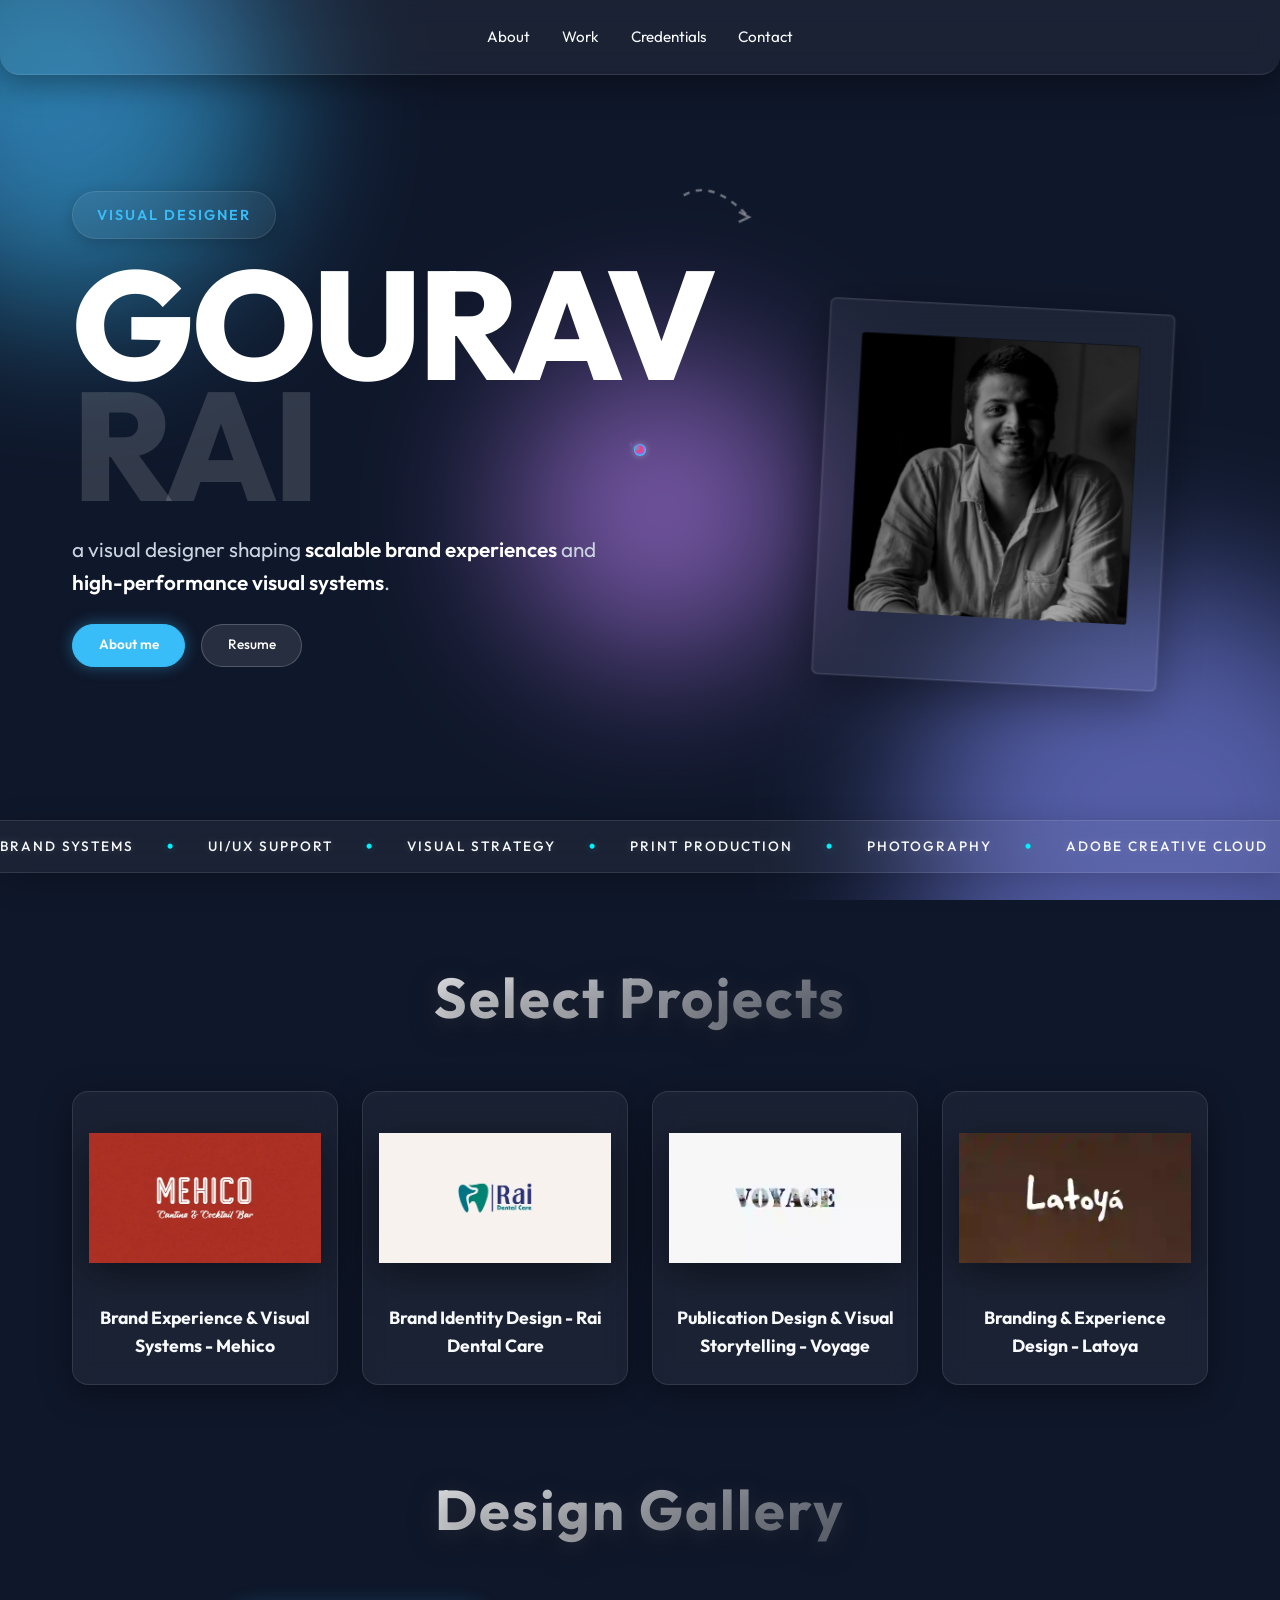
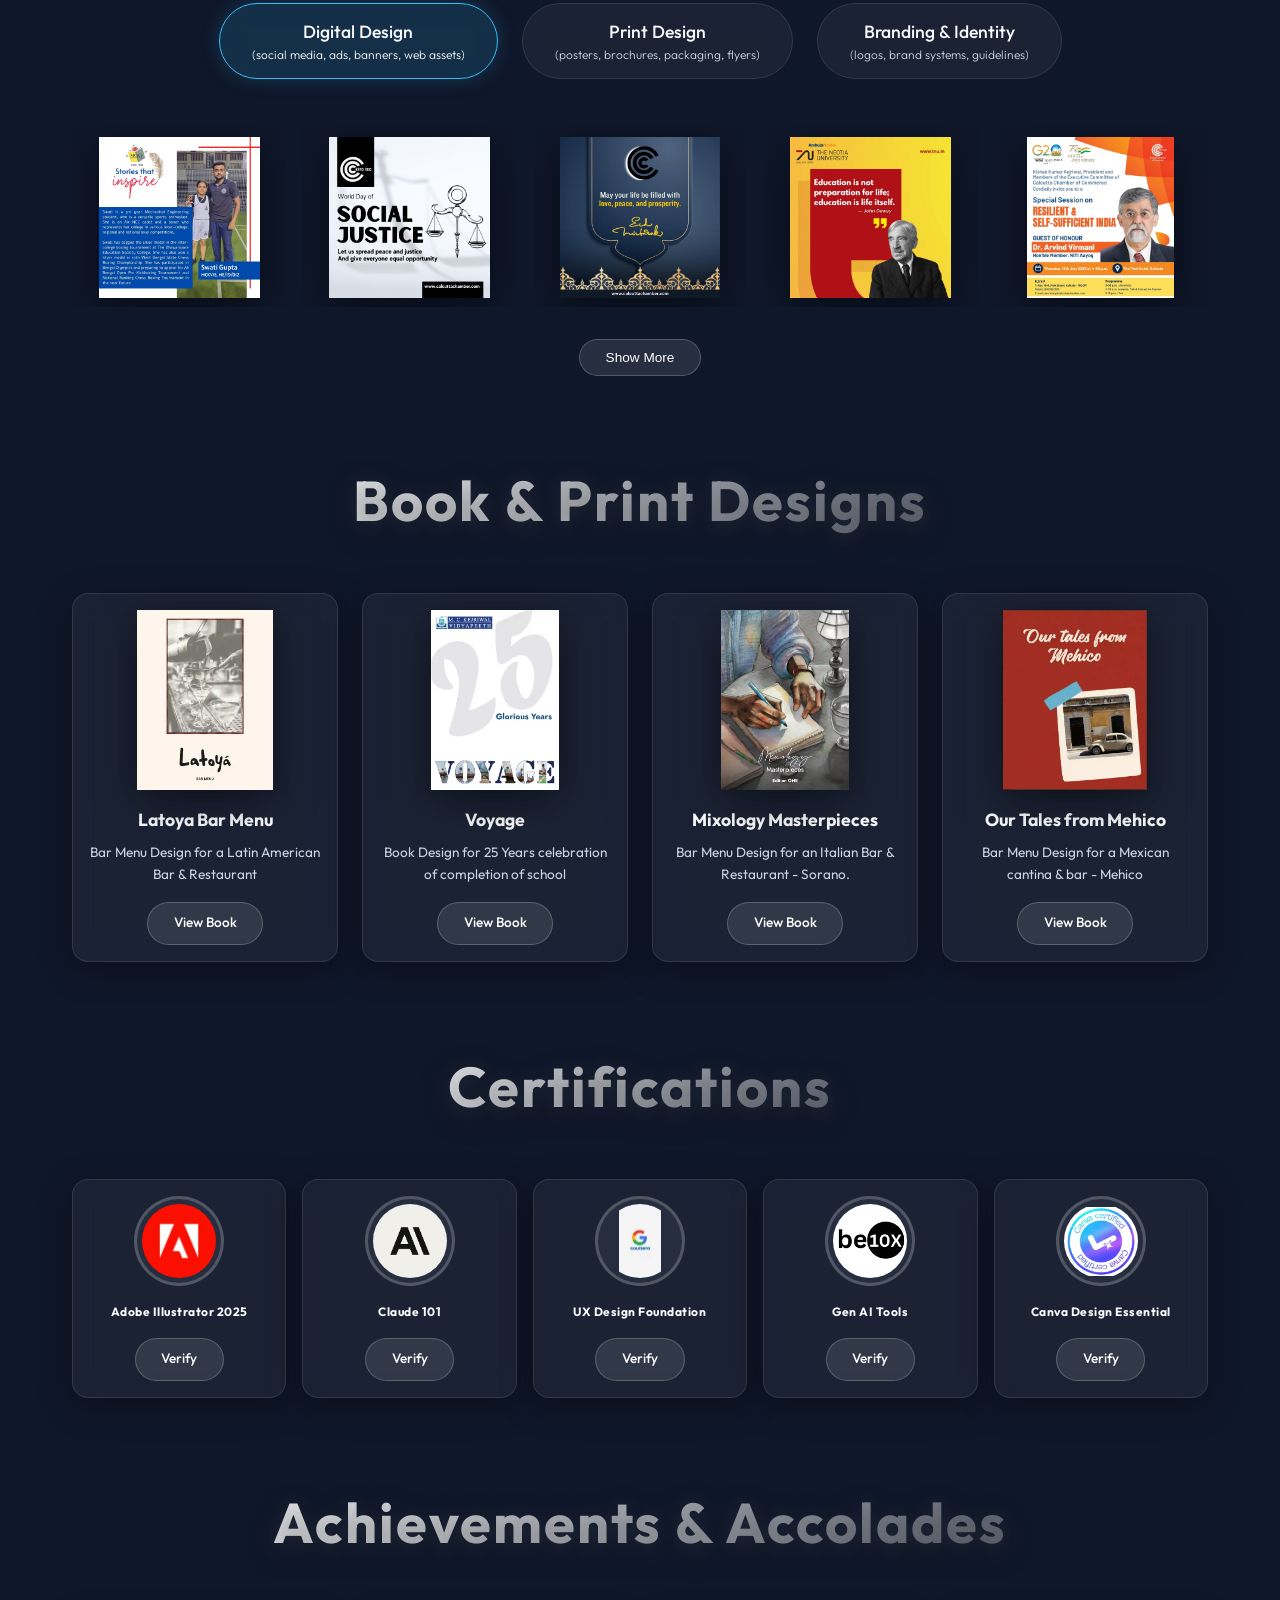
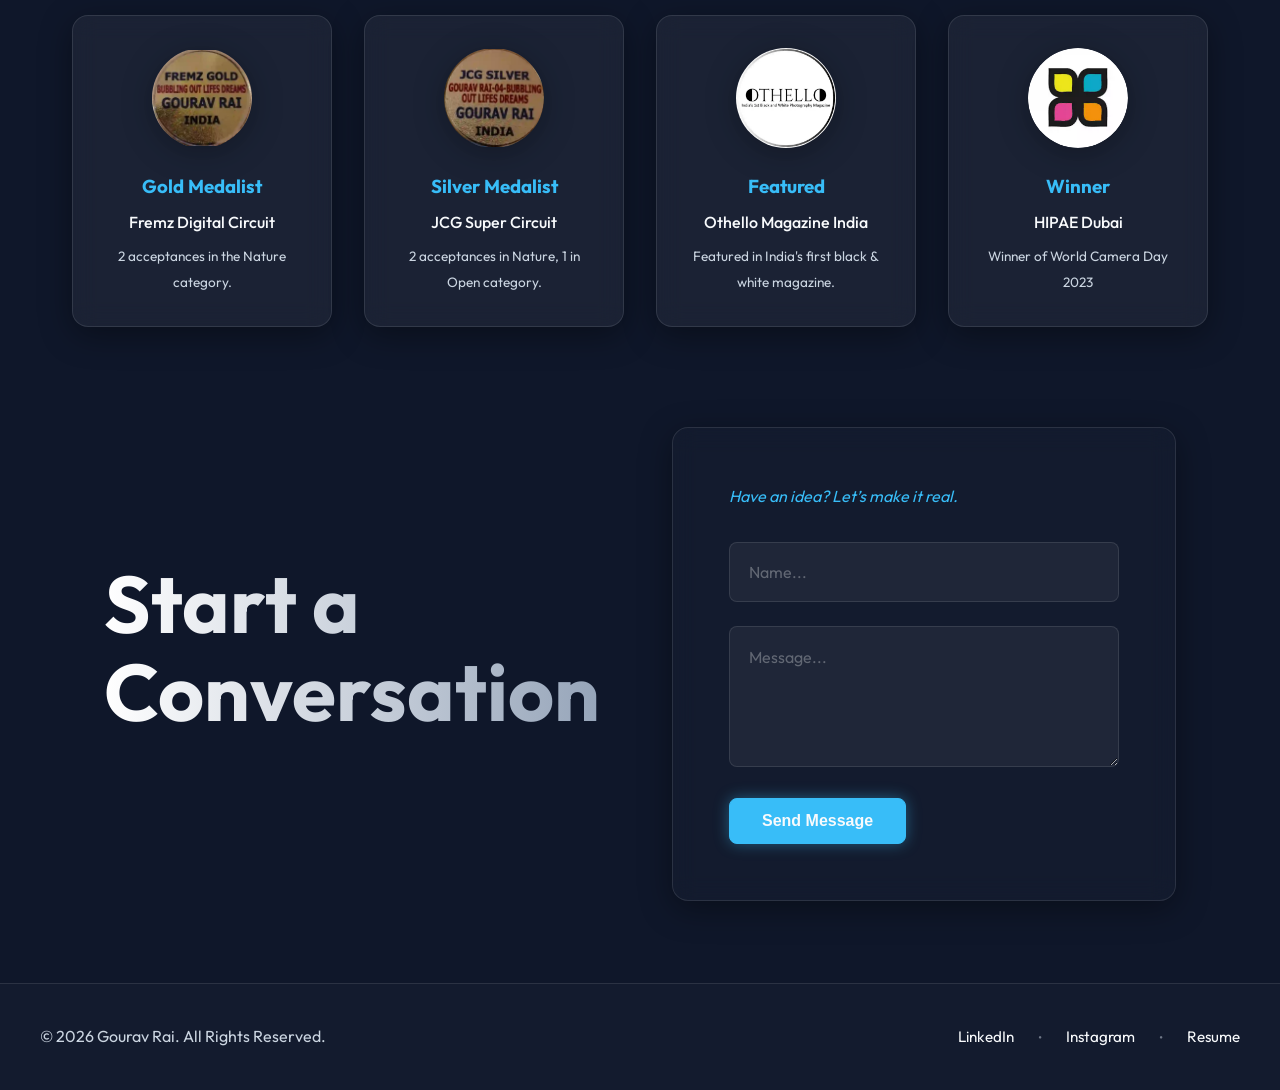
==== index.html @ 765d62e0 "Portfolio Updated" ====
<!DOCTYPE html>
<html lang="en">

<head>
    <meta charset="UTF-8">
    <meta name="viewport" content="width=device-width, initial-scale=1.0">
    <title>Gourav Rai | Portfolio</title>
    <meta name="description"
        content="Portfolio of Gourav Rai - Graphic Designer, Visual Communication Specialist, UX/UI Support.">
    <link
        href="https://fonts.googleapis.com/css2?family=Outfit:wght@300;400;500;600;700&family=Shadows+Into+Light&display=swap"
        rel="stylesheet">
    <link rel="stylesheet" href="styles.css">
</head>

<body>
    <!-- Animated Background -->
    <div class="bg-animated">
        <div class="blob blob-1"></div>
        <div class="blob blob-2"></div>
        <div class="blob blob-3"></div>
    </div>

    <!-- Navigation -->
    <nav class="glass-nav">
        <div class="nav-container">
            <ul class="nav-links">
                <li><a href="about.html">About</a></li>
                <li><a href="#select-projects">Work</a></li>
                <li><a href="#certifications">Credentials</a></li>
                <li><a href="#contact">Contact</a></li>
            </ul>
        </div>
    </nav>

    <main>
        <!-- Home / About Section -->
        <section id="about" class="section hero-section-v2">
            <div class="hero-container">
                <div class="hero-left">
                    <div class="hero-badge">Visual Designer</div>
                    <h1 class="hero-name">
                        <span class="first-name">Gourav</span>
                        <span class="last-name">Rai</span>
                    </h1>
                    <p class="hero-bio">
                        a visual designer shaping <span class="highlight-text">scalable brand experiences</span> and
                        <br>
                        <span class="highlight-text">high-performance visual systems</span>.
                    </p>
                    <div class="hero-actions" style="display: flex; gap: 1rem; margin-top: 1.5rem;">
                        <a href="about.html" class="glass-btn primary" style="text-decoration: none;">About me</a>
                        <a href="#" data-pdf="Gourav Rai_Resume.pdf" class="glass-btn portfolio-link"
                            style="text-decoration: none;">Resume</a>
                    </div>
                </div>
                <div class="hero-right">
                    <div class="polaroid-stack single-photo">
                        <!-- Main Polaroid -->
                        <div class="polaroid-item item-main">
                            <div class="polaroid-card glass-card">
                                <div class="polaroid-inner">
                                    <img src="Bio00001.jpg" alt="Gourav Rai">
                                </div>
                            </div>
                            <svg class="hero-arrow arrow-main" width="80" height="60" viewBox="0 0 80 60" fill="none">
                                <path d="M10,10 Q30,5 45,35" stroke="rgba(255,255,255,0.4)" stroke-width="1.5"
                                    stroke-dasharray="4 4" />
                                <path d="M40,30 L45,35 L38,36" stroke="rgba(255,255,255,0.4)" stroke-width="1.5" />
                            </svg>
                        </div>
                    </div>
                </div>
            </div>
            </div>
            </div>
        </section>

        <!-- Skills Marquee Strip -->
        <div class="glass-strip">
            <div class="marquee-content">
                <!-- Group 1 -->
                <span>Brand Systems</span> <span class="dot">•</span>
                <span>UI/UX Support</span> <span class="dot">•</span>
                <span>Visual Strategy</span> <span class="dot">•</span>
                <span>Print Production</span> <span class="dot">•</span>
                <span>Photography</span> <span class="dot">•</span>
                <span>Adobe Creative Cloud</span> <span class="dot">•</span>
                <span>Figma</span> <span class="dot">•</span>
                <span>Gen-AI Workflows</span> <span class="dot">•</span>

                <!-- Group 2 (Duplicate for infinite seamless scroll) -->
                <span>Brand Systems</span> <span class="dot">•</span>
                <span>UI/UX Support</span> <span class="dot">•</span>
                <span>Visual Strategy</span> <span class="dot">•</span>
                <span>Print Production</span> <span class="dot">•</span>
                <span>Photography</span> <span class="dot">•</span>
                <span>Adobe Creative Cloud</span> <span class="dot">•</span>
                <span>Figma</span> <span class="dot">•</span>
                <span>Gen-AI Workflows</span> <span class="dot">•</span>
            </div>
        </div>



        <!-- Select Projects -->
        <section id="select-projects" class="section select-projects-section">
            <div class="section-header">
                <h2>Select Projects</h2>
            </div>

            <div class="book-list">
                <!-- Project 1 -->
                <a href="#" data-pdf="mehico.pdf" class="glass-card book-item portfolio-link"
                    style="text-decoration: none; color: inherit;">
                    <img src="images/109090_295294.jpeg" alt="Brand Experience & Visual Systems - Mehico">
                    <div class="book-info">
                        <h3>Brand Experience & Visual Systems - Mehico</h3>
                    </div>
                </a>

                <!-- Project 2 -->
                <a href="#" data-pdf="rai_dental.pdf" class="glass-card book-item portfolio-link"
                    style="text-decoration: none; color: inherit;">
                    <img src="images/851883_986870.jpeg" alt="Brand Identity Design - Rai Dental Care">
                    <div class="book-info">
                        <h3>Brand Identity Design - Rai Dental Care</h3>
                    </div>
                </a>

                <!-- Project 3 -->
                <a href="#" data-pdf="voyage_magazine.pdf" class="glass-card book-item portfolio-link"
                    style="text-decoration: none; color: inherit;">
                    <img src="images/798411_499829.jpeg" alt="Publication Design & Visual Storytelling - Voyage">
                    <div class="book-info">
                        <h3>Publication Design & Visual Storytelling - Voyage</h3>
                    </div>
                </a>

                <!-- Project 4 -->
                <a href="#" data-pdf="latoya_branding.pdf" class="glass-card book-item portfolio-link"
                    style="text-decoration: none; color: inherit;">
                    <img src="images/802266_438959.jpeg" alt="Branding & Experience Design - Latoya">
                    <div class="book-info">
                        <h3>Branding & Experience Design - Latoya</h3>
                    </div>
                </a>
            </div>
        </section>

        <!-- Design Gallery (Tabbed) -->
        <section id="design-gallery" class="section design-gallery-section">
            <div class="section-header">
                <h2>Design Gallery</h2>
            </div>

            <div class="tabs-container">
                <div class="tab-buttons">
                    <button class="tab-btn active" data-target="digital-design">
                        Digital Design
                        <small>(social media, ads, banners, web assets)</small>
                    </button>
                    <button class="tab-btn" data-target="print-design">
                        Print Design
                        <small>(posters, brochures, packaging, flyers)</small>
                    </button>
                    <button class="tab-btn" data-target="branding-identity">
                        Branding & Identity
                        <small>(logos, brand systems, guidelines)</small>
                    </button>
                </div>

                <!-- Digital Design Content -->
                <div class="tab-content active" id="digital-design">
                    <div class="brand-grid-wrapper">
                        <div class="glass-grid brand-grid" id="grid-digital">
                            <div class="glass-item"><img
                                    src="Digital Design/283245550_565318108355647_6095386814496460006_n.jpg"
                                    loading="lazy" alt="Digital Design Example"></div>
                            <div class="glass-item"><img
                                    src="Digital Design/331270720_909882240048968_7141421495397215362_n.jpg"
                                    loading="lazy" alt="Digital Design Example"></div>
                            <div class="glass-item"><img
                                    src="Digital Design/342513341_241922821844590_5449411034969775691_n.jpg"
                                    loading="lazy" alt="Digital Design Example"></div>
                            <div class="glass-item"><img
                                    src="Digital Design/353609327_654401596728969_5027078938570329074_n.jpg"
                                    loading="lazy" alt="Digital Design Example"></div>
                            <div class="glass-item"><img
                                    src="Digital Design/358065123_653557936799579_7376822594264003143_n.jpg"
                                    loading="lazy" alt="Digital Design Example"></div>
                            <div class="glass-item"><img
                                    src="Digital Design/358124055_655375663284473_5042722816415990911_n.jpg"
                                    loading="lazy" alt="Digital Design Example"></div>
                            <div class="glass-item"><img
                                    src="Digital Design/363445552_592817209691927_8845480399284736506_n.jpg"
                                    loading="lazy" alt="Digital Design Example"></div>
                            <div class="glass-item"><img src="Digital Design/ALL EVENTS (23).jpg" loading="lazy"
                                    alt="Digital Design Example"></div>
                            <div class="glass-item"><img src="Digital Design/Alumni-Post-33.jpg" loading="lazy"
                                    alt="Digital Design Example"></div>
                            <div class="glass-item"><img src="Digital Design/Craig-GenericSq.jpg" loading="lazy"
                                    alt="Digital Design Example"></div>
                            <div class="glass-item"><img src="Digital Design/Dana 28th Global webinar (1).jpg"
                                    loading="lazy" alt="Digital Design Example"></div>
                            <div class="glass-item"><img src="Digital Design/Latoya-Posts-Legacy-Postcard.jpg"
                                    loading="lazy" alt="Digital Design Example"></div>
                            <div class="glass-item"><img src="Digital Design/ONiM-28Aug.jpg" loading="lazy"
                                    alt="Digital Design Example"></div>
                            <div class="glass-item"><img src="Digital Design/PH (1).jpg" loading="lazy"
                                    alt="Digital Design Example"></div>
                            <div class="glass-item"><img src="Digital Design/Reservation-Slow-Tide-Goa.jpg"
                                    loading="lazy" alt="Digital Design Example"></div>
                            <div class="glass-item"><img src="Digital Design/Salsawala-Reservations.jpg" loading="lazy"
                                    alt="Digital Design Example"></div>
                            <div class="glass-item"><img
                                    src="Digital Design/Wenny- Virtual Admission Day 7th March (2).jpg" loading="lazy"
                                    alt="Digital Design Example"></div>
                        </div>
                        <div class="show-more-container" style="text-align: center; margin-top: 2rem;">
                            <button class="glass-btn toggle-more-btn" data-target="grid-digital">Show More</button>
                        </div>
                    </div>
                </div>

                <!-- Print Design Content -->
                <div class="tab-content" id="print-design">
                    <div class="brand-grid-wrapper">
                        <div class="glass-grid brand-grid" id="grid-print">
                            <div class="glass-item"><img src="Print Design/766774_467976.webp" loading="lazy"
                                    alt="Print Design Example"></div>
                            <div class="glass-item"><img src="Print Design/AM-AD-8.25-10.75-22.jpg" loading="lazy"
                                    alt="Print Design Example"></div>
                            <div class="glass-item"><img src="Print Design/Bandhan-Standee-1.jpg" loading="lazy"
                                    alt="Print Design Example"></div>
                            <div class="glass-item"><img src="Print Design/ChatGPT Image Feb 26, 2026, 01_09_13 PM.png"
                                    loading="lazy" alt="Print Design Example"></div>
                            <div class="glass-item"><img src="Print Design/ChatGPT Image Feb 26, 2026, 07_57_53 PM.png"
                                    loading="lazy" alt="Print Design Example"></div>
                            <div class="glass-item"><img src="Print Design/Latoya.png" loading="lazy"
                                    alt="Print Design Example"></div>
                            <div class="glass-item"><img src="Print Design/MCKV Group Ad.png" loading="lazy"
                                    alt="Print Design Example"></div>
                            <div class="glass-item"><img src="Print Design/Mehico (3).png" loading="lazy"
                                    alt="Print Design Example"></div>
                            <div class="glass-item"><img src="Print Design/Rai Dental (1).png" loading="lazy"
                                    alt="Print Design Example"></div>
                            <div class="glass-item"><img src="Print Design/Rai Dental (3).png" loading="lazy"
                                    alt="Print Design Example"></div>
                            <div class="glass-item"><img src="Print Design/Rai Dental (3).png" loading="lazy"
                                    alt="Print Design Example"></div>
                            <div class="glass-item"><img src="Print Design/Rai Dental (6).png" loading="lazy"
                                    alt="Print Design Example"></div>
                        </div>
                        <div class="show-more-container" style="text-align: center; margin-top: 2rem;">
                            <button class="glass-btn toggle-more-btn" data-target="grid-print">Show More</button>
                        </div>
                    </div>
                </div>

                <!-- Branding & Identity Content -->
                <div class="tab-content" id="branding-identity">
                    <div class="brand-grid-wrapper">
                        <div class="glass-grid brand-grid" id="grid-branding">
                            <div class="glass-item"><img src="Branding & Identity/1887_934730.webp" loading="lazy"
                                    alt="Branding & Identity Example"></div>
                            <div class="glass-item"><img src="Branding & Identity/405936_916190 (1).webp" loading="lazy"
                                    alt="Branding & Identity Example"></div>
                            <div class="glass-item"><img src="Branding & Identity/478005_232984.webp" loading="lazy"
                                    alt="Branding & Identity Example"></div>
                            <div class="glass-item"><img src="Branding & Identity/Banner No Hope.jpg" loading="lazy"
                                    alt="Branding & Identity Example"></div>
                            <div class="glass-item"><img src="Branding & Identity/Logo Final -02.jpg" loading="lazy"
                                    alt="Branding & Identity Example"></div>
                            <div class="glass-item"><img
                                    src="Branding & Identity/Screenshot 2026-04-11 at 11.07.01 PM.png" loading="lazy"
                                    alt="Branding & Identity Example"></div>
                            <div class="glass-item"><img
                                    src="Branding & Identity/Screenshot 2026-04-11 at 11.07.01 PM.png" loading="lazy"
                                    alt="Branding & Identity Example"></div>
                            <div class="glass-item"><img
                                    src="Branding & Identity/Screenshot 2026-04-11 at 11.10.47 PM.png" loading="lazy"
                                    alt="Branding & Identity Example"></div>
                        </div>
                        <div class="show-more-container" style="text-align: center; margin-top: 2rem;">
                            <button class="glass-btn toggle-more-btn" data-target="grid-branding">Show More</button>
                        </div>
                    </div>
                </div>
            </div>
        </section>

        <!-- Book Designs & Print -->
        <section id="book-designs" class="section book-section">
            <div class="section-header">
                <h2>Book & Print Designs</h2>
            </div>

            <div class="book-list">
                <!-- Book Item 1 -->
                <div class="glass-card book-item">
                    <img src="images/420020_412962.png" alt="Latoya Bar Menu">
                    <div class="book-info">
                        <h3>Latoya Bar Menu</h3>
                        <p>Bar Menu Design for a Latin American Bar & Restaurant</p>
                        <a href="https://online.fliphtml5.com/emcmv/osow/" target="_blank" class="glass-btn">View
                            Book</a>
                    </div>
                </div>

                <!-- Book Item 2 -->
                <div class="glass-card book-item">
                    <img src="images/798564_607591.png" alt="Voyage">
                    <div class="book-info">
                        <h3>Voyage</h3>
                        <p>Book Design for 25 Years celebration of completion of school</p>
                        <a href="https://online.fliphtml5.com/emcmv/ning/" target="_blank" class="glass-btn">View
                            Book</a>
                    </div>
                </div>

                <!-- Book Item 3 -->
                <div class="glass-card book-item">
                    <img src="images/417797_572815.png" alt="Mixology Masterpieces">
                    <div class="book-info">
                        <h3>Mixology Masterpieces</h3>
                        <p>Bar Menu Design for an Italian Bar & Restaurant - Sorano.</p>
                        <a href="https://online.fliphtml5.com/emcmv/nrlg/" target="_blank" class="glass-btn">View
                            Book</a>
                    </div>
                </div>

                <!-- Book Item 4 -->
                <div class="glass-card book-item">
                    <img src="images/916573_940379.png" alt="Our Tales from Mehico">
                    <div class="book-info">
                        <h3>Our Tales from Mehico</h3>
                        <p>Bar Menu Design for a Mexican cantina & bar - Mehico</p>
                        <a href="https://online.fliphtml5.com/emcmv/bowk/" target="_blank" class="glass-btn">View
                            Book</a>
                    </div>
                </div>
            </div>
        </section>


        <!-- Certifications -->
        <section id="certifications" class="section cert-section">
            <div class="section-header">
                <h2>Certifications</h2>
            </div>
            <div class="certs-container">
                <div class="glass-card cert-card">
                    <img class="cert-img" src="Adobe.jpg" alt="Adobe Certification">
                    <h3>Adobe Illustrator 2025</h3>
                    <a href="https://www.linkedin.com/learning/certificates/c74cb6d9c31aeaa0861ed1258e94fd6dfdce45bdcf5e874d0a977a1ea865a412/"
                        target="_blank" class="glass-btn">Verify</a>
                </div>
                <div class="glass-card cert-card">
                    <img class="cert-img" src="Anthropic.png" alt="Anthropic Certification">
                    <h3>Claude 101</h3>
                    <a href="https://verify.skilljar.com/c/noascyiyzu4u" target="_blank" class="glass-btn">Verify</a>
                </div>
                <div class="glass-card cert-card">
                    <img class="cert-img" src="images/86354_188151.png" alt="UX Design Foundation">
                    <h3>UX Design Foundation</h3>
                    <a href="https://coursera.org/verify/AMTTM4DG8Q0U" target="_blank" class="glass-btn">Verify</a>
                </div>
                <div class="glass-card cert-card">
                    <img class="cert-img" src="images/903220_235785.png" alt="Gen AI Tools">
                    <h3>Gen AI Tools</h3>
                    <a href="https://drive.google.com/file/d/1yt7NbAKn7Ks6l0JQbCmswBY4pjVXd4Aa/view?usp=drive_link"
                        target="_blank" class="glass-btn">Verify</a>
                </div>
                <div class="glass-card cert-card">
                    <img class="cert-img" src="images/715839_32437.png" alt="Canva Design Essential">
                    <h3>Canva Design Essential</h3>
                    <a href="https://drive.google.com/file/d/1jkAU305q3Xpxbjjy-wv7FTjYt22vwrKk/view?usp=drive_link"
                        target="_blank" class="glass-btn">Verify</a>
                </div>
            </div>
        </section>

        <!-- Achievements -->
        <section id="achievements" class="section achievement-section">
            <div class="section-header">
                <h2>Achievements & Accolades</h2>
            </div>
            <div class="achievements-container">
                <div class="glass-card achievement-card">
                    <img src="images/925707_704873.png" alt="Gold Medalist">
                    <h3>Gold Medalist</h3>
                    <p>Fremz Digital Circuit</p>
                    <small>2 acceptances in the Nature category.</small>
                </div>
                <div class="glass-card achievement-card">
                    <img src="images/143127_773036.png" alt="Silver Medalist">
                    <h3>Silver Medalist</h3>
                    <p>JCG Super Circuit</p>
                    <small>2 acceptances in Nature, 1 in Open category.</small>
                </div>
                <div class="glass-card achievement-card">
                    <img src="images/231477_169841.png" alt="Featured">
                    <h3>Featured</h3>
                    <p>Othello Magazine India</p>
                    <small>Featured in India's first black & white magazine.</small>
                </div>
                <div class="glass-card achievement-card">
                    <img src="images/124678_740514.png" alt="Winner">
                    <h3>Winner</h3>
                    <p>HIPAE Dubai</p>
                    <small>Winner of World Camera Day 2023</small>
                </div>
            </div>
            <section id="contact" class="section" style="padding-top: 100px; padding-bottom: 50px;">
                <div class="contact-grid">

                    <div class="contact-text">
                        <h1 class="contact-headline">Start a<br>Conversation</h1>
                    </div>

                    <div class="glass-card contact-form-wrapper">
                        <p class="form-subhead">Have an idea? Let’s make it real.</p>

                        <!-- Connected to Formspree Endpoint via AJAX -->
                        <form id="contact-form" action="https://formspree.io/f/xwvaevnz" method="POST"
                            class="contact-form">
                            <div class="form-group">
                                <input type="text" name="name" class="glass-input" placeholder="Name..." required>
                            </div>
                            <div class="form-group">
                                <textarea name="message" class="glass-input" rows="5" placeholder="Message..."
                                    required></textarea>
                            </div>
                            <button id="submit-btn" type="submit" class="glass-btn primary pulse-hover"
                                style="border-radius: 8px; font-size: 1rem; padding: 0.8rem 2rem;">Send Message</button>
                        </form>
                        <p id="form-status"
                            style="display: none; margin-top: 1.5rem; color: var(--primary-accent); font-weight: 500; font-size: 1.1rem; text-align: center;">
                        </p>
                    </div>

                </div>
            </section>
    </main>

    <footer class="glass-footer">
        <div class="footer-container">
            <p>&copy; 2026 Gourav Rai. All Rights Reserved.</p>
            <div class="footer-socials">
                <a href="https://www.linkedin.com/in/rainef/" target="_blank" class="footer-link">LinkedIn</a>
                <span class="footer-dot">•</span>
                <a href="https://www.instagram.com/rai.nef/" target="_blank" class="footer-link">Instagram</a>
                <span class="footer-dot">•</span>
                <a href="Gourav Rai_Resume.pdf" target="_blank" class="footer-link">Resume</a>
            </div>
        </div>
    </footer>

    <!-- PDF Modal Overlay -->
    <div id="pdf-modal" class="glass-modal">
        <div class="modal-content glass-card">
            <button class="close-modal">&times;</button>
            <iframe id="pdf-frame" src="" frameborder="0"></iframe>
        </div>
    </div>

    <!-- Image Modal Overlay -->
    <div id="image-modal" class="glass-modal">
        <div class="modal-content glass-card">
            <button class="close-modal close-image-modal">&times;</button>
            <img id="modal-image" src="" alt="Full Screen Design">
        </div>
    </div>

    <script src="script.js"></script>
</body>

</html>
---- styles.css ----
/* Base Variables & Typography */
:root {
    --bg-color: #0f172a;
    --text-primary: #f8fafc;
    --text-muted: #cbd5e1;
    --glass-bg: rgba(255, 255, 255, 0.05);
    --glass-border: rgba(255, 255, 255, 0.1);
    --glass-shadow: 0 8px 32px 0 rgba(0, 0, 0, 0.37);
    --primary-accent: #38bdf8;
    --secondary-accent: #818cf8;
    --font-heading: 'Outfit', sans-serif;
    --font-body: 'Outfit', sans-serif;
    --border-radius: 16px;
    --transition-speed: 0.3s;
}

* {
    margin: 0;
    padding: 0;
    box-sizing: border-box;
}

html {
    scroll-behavior: smooth;
}

body {
    background-color: var(--bg-color);
    color: var(--text-primary);
    font-family: var(--font-body);
    overflow-x: hidden;
    line-height: 1.6;
}

/* Animated Background Blobs */
.bg-animated {
    position: fixed;
    top: 0;
    left: 0;
    width: 100vw;
    height: 100vh;
    z-index: -1;
    overflow: hidden;
    background: #0f172a;
}

.blob {
    position: absolute;
    filter: blur(80px);
    border-radius: 50%;
    opacity: 0.6;
    animation: drift 20s infinite alternate ease-in-out;
}

.blob-1 {
    width: 400px;
    height: 400px;
    background: #38bdf8;
    top: -10%;
    left: -10%;
}

.blob-2 {
    width: 500px;
    height: 500px;
    background: #818cf8;
    bottom: -20%;
    right: -10%;
    animation-delay: -5s;
}

.blob-3 {
    width: 300px;
    height: 300px;
    background: #c084fc;
    top: 40%;
    left: 40%;
    animation-delay: -10s;
}

@keyframes drift {
    0% {
        transform: translate(0, 0) scale(1);
    }

    100% {
        transform: translate(100px, 50px) scale(1.2);
    }
}

/* Glassmorphism Utilities */
.glass-nav,
.glass-card {
    background: var(--glass-bg);
    backdrop-filter: blur(12px);
    -webkit-backdrop-filter: blur(12px);
    border: 1px solid var(--glass-border);
    box-shadow: var(--glass-shadow);
}

.glass-card {
    border-radius: var(--border-radius);
    padding: 2rem;
    transition: transform var(--transition-speed), box-shadow var(--transition-speed);
    position: relative;
    z-index: 10;
}

/* Ambient Cursor Glow Overlay */
#cursor-glow {
    position: fixed;
    top: 0;
    left: 0;
    width: 600px;
    height: 600px;
    background: radial-gradient(circle closest-side, rgba(56, 189, 248, 0.12), rgba(139, 92, 246, 0.05), transparent);
    transform: translate(-50%, -50%);
    border-radius: 50%;
    pointer-events: none;
    z-index: 0;
    will-change: left, top;
}

/* Cursor Trail Particles */
.cursor-trail-dot {
    position: fixed;
    top: 0;
    left: 0;
    border-radius: 50%;
    pointer-events: none;
    z-index: 9999;
    transform: translate(-50%, -50%);
    box-shadow: 0 0 10px rgba(255, 255, 255, 0.2);
}

.glass-card:hover {
    transform: translateY(-5px);
    box-shadow: 0 12px 40px 0 rgba(0, 0, 0, 0.4);
    border-color: rgba(255, 255, 255, 0.2);
}

/* Navigation */
.glass-nav {
    position: fixed;
    top: 0;
    width: 100%;
    z-index: 100;
    padding: 1.5rem 0;
    border-radius: 0 0 20px 20px;
    border-top: none;
    border-left: none;
    border-right: none;
    transition: transform 0.4s cubic-bezier(0.4, 0, 0.2, 1);
}

.glass-nav.hidden {
    transform: translateY(-100%);
}

.nav-container {
    max-width: 1200px;
    margin: 0 auto;
    display: flex;
    justify-content: center;
    align-items: center;
    padding: 0 2rem;
}

.logo {
    font-weight: 700;
    font-size: 1.5rem;
    letter-spacing: 2px;
    background: linear-gradient(135deg, var(--primary-accent), var(--secondary-accent));
    -webkit-background-clip: text;
    background-clip: text;
    -webkit-text-fill-color: transparent;
}

.nav-links {
    list-style: none;
    display: flex;
    gap: 2rem;
}

.nav-links a {
    color: var(--text-primary);
    text-decoration: none;
    font-weight: 400;
    font-size: 0.95rem;
    transition: color 0.3s;
    position: relative;
}

.nav-links a::after {
    content: '';
    position: absolute;
    width: 0;
    height: 2px;
    bottom: -4px;
    left: 0;
    background: var(--primary-accent);
    transition: width 0.3s;
}

.nav-links a:hover::after {
    width: 100%;
}

.nav-links a:hover {
    color: var(--primary-accent);
}

/* Sections */
.section {
    padding: 3rem 2rem 2rem;
    max-width: 1200px;
    margin: 0 auto;
}

.section-header {
    text-align: center;
    margin: 0 auto 3rem auto;
    display: flex;
    justify-content: center;
    width: 100%;
}

.section-header h2 {
    font-size: 3.5rem;
    font-weight: 700;
    letter-spacing: 2px;
    background: linear-gradient(135deg, rgba(255, 255, 255, 0.9) 0%, rgba(255, 255, 255, 0.3) 100%);
    -webkit-background-clip: text;
    background-clip: text;
    -webkit-text-fill-color: transparent;
    text-shadow: 0px 4px 20px rgba(255, 255, 255, 0.1), 0px 8px 30px rgba(0, 0, 0, 0.4);
}

/* =========================================================================
   HERO SECTION V2 (REDESIGN)
   ========================================================================= */

.hero-section-v2 {
    height: 100vh;
    box-sizing: border-box;
    display: flex;
    align-items: center;
    padding-top: 70px; /* exact height of the fixed nav */
    position: relative;
    overflow: hidden;
}

.hero-container {
    display: grid;
    grid-template-columns: 1fr 1fr;
    gap: 4rem;
    align-items: center;
    width: 100%;
    margin-top: -80px;
}

.hero-left {
    z-index: 10;
}

.hero-badge {
    display: inline-block;
    padding: 0.7rem 1.5rem;
    background: var(--glass-bg);
    backdrop-filter: blur(10px);
    border: 1px solid var(--glass-border);
    border-radius: 100px;
    font-size: 0.9rem;
    font-weight: 600;
    letter-spacing: 2px;
    text-transform: uppercase;
    color: var(--primary-accent);
    margin-bottom: 1.2rem;
    box-shadow: 0 4px 15px rgba(0, 0, 0, 0.2);
}

.hero-name {
    display: flex;
    flex-direction: column;
    line-height: 0.85;
    margin-bottom: 1.5rem;
}

.hero-name span {
    display: block;
    font-size: clamp(5rem, 12vw, 10rem);
    font-weight: 800;
    letter-spacing: -4px;
    text-transform: uppercase;
}

.first-name {
    color: #ffffff;
    z-index: 2;
}

.last-name {
    color: rgba(255, 255, 255, 0.15);
    margin-top: -10px;
}

.hero-bio {
    font-size: 1.3rem;
    color: var(--text-muted);
    max-width: 100%;
    line-height: 1.6;
    margin-bottom: 1.2rem;
}

.highlight-text {
    color: #ffffff;
    font-weight: 600;
}

.hero-location-status {
    display: flex;
    flex-direction: column;
    gap: 0.8rem;
}

.location {
    font-size: 1rem;
    color: var(--text-muted);
    font-weight: 500;
}

.status-indicator {
    display: flex;
    align-items: center;
    gap: 1rem;
}

.status-dot {
    width: 40px;
    height: 40px;
    background: rgba(56, 189, 248, 0.2);
    border-radius: 50%;
    display: flex;
    align-items: center;
    justify-content: center;
    position: relative;
}

.status-dot::before {
    content: '✦';
    color: var(--primary-accent);
    font-size: 1.2rem;
}

.status-dot.pulse::after {
    content: '';
    position: absolute;
    width: 100%;
    height: 100%;
    border-radius: 50%;
    border: 2px solid var(--primary-accent);
    animation: pulseStatus 2s infinite;
}

@keyframes pulseStatus {
    0% {
        transform: scale(1);
        opacity: 0.8;
    }

    100% {
        transform: scale(1.8);
        opacity: 0;
    }
}

.status-text {
    display: flex;
    flex-direction: column;
}

.status-label {
    font-size: 0.65rem;
    letter-spacing: 2px;
    color: var(--text-muted);
    font-weight: 700;
}

.status-value {
    font-size: 1.15rem;
    font-weight: 600;
    color: #ffffff;
}

/* Polaroid Stack */
.hero-right {
    position: relative;
    height: 650px;
}

.polaroid-stack {
    position: relative;
    width: 100%;
    height: 100%;
}

.polaroid-item {
    position: absolute;
    z-index: 5;
}

.item-1 {
    top: 5%;
    right: 5%;
    transform: rotate(5deg);
    z-index: 6;
}

.item-2 {
    bottom: 5%;
    left: 5%;
    transform: rotate(-8deg);
    z-index: 4;
}

.item-main {
    top: 60%;
    left: 50%;
    transform: translate(-50%, -50%) scale(1.6) rotate(3deg);
    z-index: 10;
}

.polaroid-card {
    padding: 20px 20px 40px 20px;
    width: 100%;
    max-width: 100%;
    background: rgba(255, 255, 255, 0.05);
    border-radius: 4px;
    box-sizing: border-box;
}

.polaroid-inner {
    background: #000;
    padding: 0;
    border-radius: 2px;
    overflow: hidden;
    position: relative;
}

.polaroid-inner img {
    width: 100%;
    aspect-ratio: 1/1;
    object-fit: cover;
    filter: brightness(0.65) contrast(1.3) grayscale(0.2);
    display: block;
}

.polaroid-note {
    position: absolute;
    bottom: 1.5rem;
    left: 0;
    right: 0;
    text-align: center;
    font-family: 'Shadows Into Light', cursive;
    color: var(--text-muted);
    font-size: 1.8rem;
}

.polaroid-note small {
    display: inline-block;
    margin-left: 5px;
    color: #ef4444;
    /* Bright red heart */
    font-size: 1.2rem;
    vertical-align: middle;
}

.handwritten-desc {
    font-family: 'Shadows Into Light', cursive;
    color: var(--text-muted);
    font-size: 1.25rem;
    position: absolute;
    width: 200px;
    line-height: 1.2;
}

.desc-1 {
    top: -60px;
    right: 20px;
    text-align: right;
}

.desc-2 {
    bottom: -70px;
    left: 40px;
    width: 250px;
}

.hero-arrow {
    position: absolute;
}

.arrow-1 {
    top: -20px;
    right: 220px;
}

.arrow-2 {
    bottom: 10px;
    left: 280px;
    transform: rotate(10deg);
}

.arrow-main {
    top: -80px;
    left: -100px;
    transform: rotate(-20deg);
}

@media (max-width: 1024px) {
    .hero-section-v2 {
        height: auto;
        min-height: 100vh;
        padding-top: 130px;
        padding-bottom: 4rem;
    }

    .hero-container {
        grid-template-columns: 1fr;
        text-align: center;
        margin-top: 0;
    }

    .hero-name span {
        font-size: 5rem;
    }

    .hero-bio {
        margin: 1.5rem auto 3rem;
    }

    .hero-location-status {
        align-items: center;
    }

    .hero-right {
        height: 500px;
        margin-top: 4rem;
    }

    .item-1 {
        right: 50%;
        transform: rotate(5deg) translateX(40%);
    }

    .item-2 {
        left: 50%;
        transform: rotate(-8deg) translateX(-60%);
    }
}

@media (max-width: 768px) {
    .glass-nav {
        padding: 0.5rem 0;
    }

    .hero-section-v2 {
        padding-top: 110px;
        padding-bottom: 0;
        min-height: auto; /* Terminate the 100vh void pushing the strip away */
    }

    .hero-container {
        gap: 0; /* Remove all gap between left and right blocks */
    }

    .hero-badge {
        margin-bottom: 0.8rem;
    }

    .hero-name {
        margin-bottom: 1rem;
    }

    .hero-name span {
        font-size: 3.2rem;
        line-height: 1.05;
    }
    
    .last-name {
        margin-top: 0 !important;
    }
    
    .hero-bio {
        font-size: 1rem;
        padding: 0 0.5rem;
        line-height: 1.6;
        margin-bottom: 0;
    }
    
    .hero-right {
        order: -1;
        height: auto;
        margin-top: 0;
        margin-bottom: 1.2rem; /* tight gap below photo before badge */
        display: flex;
        justify-content: center;
    }
    
    .polaroid-stack {
        height: auto;
        display: flex;
        justify-content: center;
    }
    
    .item-main {
        position: relative;
        top: auto;
        left: auto;
        transform: scale(1);
        width: 80vw;
        max-width: 300px;
        margin: 0 auto;
    }
    
    .item-1, .item-2, .hero-arrow, .polaroid-note {
        display: none !important;
    }
    
    .hero-location-status {
        display: none !important;
    }
    
    /* Pull skills strip tight to the bio text */
    .glass-strip {
        margin-top: 1.5rem !important;
    }
    
    /* Smaller marquee text to fit more words */
    .marquee-content span {
        font-size: 0.7rem;
        letter-spacing: 1.5px;
    }
    
    .marquee-content span.dot {
        font-size: 1rem;
    }
}

/* Hero Centralization */
.centered-hero {
    display: flex;
    justify-content: center;
    align-items: center;
    text-align: center;
}

.text-center {
    display: flex;
    flex-direction: column;
    align-items: center;
}

/* =========================================================================
   ABOUT PAGE & TIMELINE UI
   ========================================================================= */

.timeline-page-main {
    padding-top: 100px;
    padding-bottom: 50px;
}

.full-width-card {
    text-align: left;
    max-width: 1200px;
    margin: 0 auto;
    padding: 3rem 4rem;
}

.bio-section {
    margin-bottom: 5rem;
}

/* Structural Grid */
.bio-grid {
    display: grid;
    grid-template-columns: 1fr 1fr;
    gap: 4rem;
    align-items: center;
}

.page-title {
    font-size: 2.75rem;
    font-weight: 700;
    margin-bottom: 2rem;
    background: linear-gradient(to right, #ffffff, #94a3b8);
    -webkit-background-clip: text;
    background-clip: text;
    -webkit-text-fill-color: transparent;
}

.bio-text {
    font-size: 0.95rem;
    /* Shrunk font to balance large paragraphs */
    line-height: 1.8;
    color: var(--text-muted);
    margin-bottom: 1.5rem;
    text-align: justify;
}

/* Geometric Collage Gallery */
.bio-gallery {
    position: relative;
    height: 100%;
    min-height: 550px;
    width: 100%;
}

.bio-img {
    position: absolute;
    border-radius: 16px;
    box-shadow: 0 15px 35px rgba(0, 0, 0, 0.4);
    object-fit: cover;
    transition: transform 0.4s cubic-bezier(0.4, 0, 0.2, 1), z-index 0.4s, box-shadow 0.4s;
    border: 3px solid rgba(255, 255, 255, 0.08);
    /* Transformation System */
    transform: rotate(var(--rot)) scale(var(--s, 1));
}

.bio-img:hover {
    --s: 1.05;
    z-index: 10 !important;
    box-shadow: 0 25px 50px rgba(56, 189, 248, 0.4);
}

.bio-img-1 {
    width: 46%;
    height: auto;
    top: 10%;
    left: 2%;
    z-index: 1;
    --rot: -5deg;
}

.bio-img-2 {
    width: 48%;
    height: auto;
    top: 15%;
    right: 2%;
    z-index: 2;
    --rot: 6deg;
}

.bio-img-3 {
    width: 54%;
    height: auto;
    bottom: 5%;
    left: calc(20% - 20px);
    z-index: 3;
    --rot: -2deg;
}

/* Responsive Handling */
@media (max-width: 1024px) {
    .bio-grid {
        grid-template-columns: 1fr;
        gap: 4rem;
    }

    .bio-text {
        text-align: left;
    }

    .bio-gallery {
        min-height: 450px;
        max-width: 600px;
        margin: 0 auto;
    }
}

/* Timeline Core */
.timeline-header {
    font-size: 2rem;
    font-weight: 600;
    color: var(--text-primary);
    margin-bottom: 2rem;
    border-bottom: 1px solid rgba(255, 255, 255, 0.1);
    padding-bottom: 1rem;
}

/* Scrollable Constraint Frame */
.timeline-container {
    position: relative;
}

.timeline-container::after {
    content: '';
    position: absolute;
    bottom: 0;
    left: 0;
    right: 0;
    height: 100px;
    background: linear-gradient(to top, var(--bg-color) 10%, transparent);
    pointer-events: none;
    z-index: 10;
}

.timeline-wrapper {
    max-height: 550px;
    overflow-y: auto;
    padding: 1rem 1.5rem 1rem 1rem;
    scrollbar-width: thin;
    scrollbar-color: var(--primary-accent) rgba(255, 255, 255, 0.05);
}

.timeline-wrapper::-webkit-scrollbar {
    width: 6px;
}

.timeline-wrapper::-webkit-scrollbar-track {
    background: rgba(255, 255, 255, 0.05);
    border-radius: 4px;
}

.timeline-wrapper::-webkit-scrollbar-thumb {
    background: var(--primary-accent);
    border-radius: 4px;
}

.timeline {
    position: relative;
    padding-left: 2rem;
}

/* Vertical Track */
.timeline::before {
    content: '';
    position: absolute;
    top: 5px;
    bottom: 5px;
    left: 0;
    width: 2px;
    background: linear-gradient(to bottom, var(--primary-accent), var(--secondary-accent));
    border-radius: 2px;
    opacity: 0.6;
}

.timeline-item {
    position: relative;
    margin-bottom: 3.5rem;
}

.timeline-item:last-child {
    margin-bottom: 0;
}

.timeline-dot {
    position: absolute;
    top: 6px;
    left: -2.35rem;
    width: 14px;
    height: 14px;
    border-radius: 50%;
    background: var(--bg-dark);
    border: 2px solid var(--primary-accent);
    box-shadow: 0 0 10px rgba(56, 189, 248, 0.4);
    z-index: 2;
    transition: transform 0.3s ease, box-shadow 0.3s ease, background 0.3s ease;
}

.timeline-item:hover .timeline-dot {
    transform: scale(1.3);
    background: var(--primary-accent);
    box-shadow: 0 0 20px rgba(56, 189, 248, 0.9);
}

.glass-card-mini {
    background: rgba(255, 255, 255, 0.03);
    border: 1px solid var(--glass-border);
    border-radius: 16px;
    padding: 2rem;
    transition: transform 0.3s ease, box-shadow 0.3s ease, border-color 0.3s ease;
}

.timeline-item:hover .glass-card-mini {
    transform: translateX(5px);
    box-shadow: 0 10px 30px rgba(0, 0, 0, 0.4);
    border-color: rgba(255, 255, 255, 0.15);
}

.timeline-date {
    display: inline-block;
    padding: 0.4rem 1rem;
    background: rgba(56, 189, 248, 0.1);
    color: var(--primary-accent);
    border-radius: 20px;
    font-size: 0.85rem;
    font-weight: 500;
    margin-bottom: 1.2rem;
    letter-spacing: 1px;
}

.timeline-role {
    font-size: 1.3rem;
    font-weight: 600;
    color: var(--text-primary);
    margin-bottom: 0.3rem;
}

.timeline-company {
    font-size: 1.05rem;
    font-weight: 400;
    color: #cbd5e1;
    margin-bottom: 1.5rem;
}

.timeline-list {
    list-style: none;
    padding-left: 0;
}

.timeline-list li {
    position: relative;
    padding-left: 1.5rem;
    margin-bottom: 0.4rem;
    font-size: 0.95rem;
    line-height: 1.45;
    color: var(--text-muted);
}

.timeline-list li::before {
    content: '▹';
    position: absolute;
    left: 0;
    top: 0;
    color: var(--secondary-accent);
    font-size: 1.2rem;
}

@media (max-width: 768px) {
    .full-width-card {
        padding: 2rem 1.5rem;
    }

    .timeline {
        padding-left: 1.5rem;
    }

    .timeline-dot {
        left: -1.82rem;
    }

    .page-title {
        font-size: 2.5rem;
    }
}

/* Animation system for the new hero name can be added here if needed */

/* Skills Marquee Glass Strip (Original Style) */
.glass-strip {
    background: rgba(255, 255, 255, 0.05);
    backdrop-filter: blur(12px);
    -webkit-backdrop-filter: blur(12px);
    border-top: 1px solid var(--glass-border);
    border-bottom: 1px solid var(--glass-border);
    padding: 0.4rem 0;
    width: 100vw;
    position: relative;
    left: 50%;
    transform: translateX(-50%);
    overflow: hidden;
    margin-top: -5rem; /* Brings strip up onto home page viewport */
    margin-bottom: 2rem;
    box-shadow: 0 8px 32px rgba(0, 0, 0, 0.2);
    z-index: 50; /* Ensure visibility over hero elements */
}

.marquee-content {
    display: flex;
    white-space: nowrap;
    width: fit-content;
    animation: scrollMarquee 35s linear infinite;
    gap: 2rem;
    align-items: center;
}

.marquee-content span {
    font-size: 0.85rem;
    font-weight: 500;
    color: var(--text-primary);
    letter-spacing: 2px;
    text-transform: uppercase;
    text-shadow: 0px 0px 10px rgba(255, 255, 255, 0.2);
}

.marquee-content span.dot {
    color: #00f2ff;
    /* Keeping the bright cyan as it looks great */
    font-size: 1.5rem;
    text-shadow: 0 0 10px rgba(0, 242, 255, 0.3);
}

.marquee-content:hover {
    animation-play-state: paused;
}

@keyframes scrollMarquee {
    0% {
        transform: translateX(0);
    }

    100% {
        transform: translateX(-50%);
    }
}

/* Quote Section */
.quote-section {
    position: relative;
    background-size: cover;
    background-position: center;
    background-attachment: fixed;
    border-radius: var(--border-radius);
    margin: 4rem auto;
    overflow: hidden;
    min-height: 60vh;
}

.glass-overlay {
    position: absolute;
    inset: 0;
    background: rgba(15, 23, 42, 0.4);
    backdrop-filter: blur(5px);
    display: flex;
    align-items: center;
    justify-content: center;
}

.quote-content {
    text-align: center;
    max-width: 800px;
    padding: 3rem;
    background: rgba(0, 0, 0, 0.2);
    border-radius: var(--border-radius);
    border: 1px solid rgba(255, 255, 255, 0.1);
    backdrop-filter: blur(10px);
}

.quote-content blockquote {
    font-size: 3rem;
    font-style: italic;
    font-weight: 300;
    margin-bottom: 1.5rem;
    line-height: 1.3;
}

.quote-content cite {
    font-size: 1.5rem;
    color: var(--primary-accent);
}

/* Gallery Grids */
.glass-grid {
    display: grid;
    grid-template-columns: repeat(auto-fit, minmax(300px, 1fr));
    gap: 2rem;
}

.glass-item {
    border-radius: var(--border-radius);
    overflow: hidden;
    border: 1px solid var(--glass-border);
    box-shadow: var(--glass-shadow);
    transition: transform 0.4s, box-shadow 0.4s;
    background: rgba(255, 255, 255, 0.02);
    position: relative;
}

.glass-item:hover {
    transform: translateY(-8px) scale(1.02);
    box-shadow: 0 15px 45px rgba(0, 0, 0, 0.5);
    border-color: rgba(255, 255, 255, 0.3);
    z-index: 10;
}

.glass-item img {
    width: 100%;
    height: 100%;
    object-fit: cover;
    display: block;
    aspect-ratio: 4/3;
    transition: filter 0.3s;
}

.glass-item:hover img {
    filter: brightness(1.1);
}

/* Tabs Gallery */
.tabs-container {
    width: 100%;
    margin-top: 2rem;
}

.tab-buttons {
    display: flex;
    justify-content: center;
    flex-wrap: wrap;
    gap: 1.5rem;
    margin-bottom: 3rem;
}

.tab-btn {
    background: rgba(255, 255, 255, 0.05);
    border: 1px solid var(--glass-border);
    color: var(--text-primary);
    padding: 1rem 2rem;
    border-radius: 50px;
    font-size: 1.1rem;
    font-family: var(--font-body);
    font-weight: 500;
    cursor: pointer;
    transition: all 0.3s;
    backdrop-filter: blur(12px);
    display: flex;
    flex-direction: column;
    align-items: center;
    gap: 0.3rem;
}

.tab-btn small {
    font-size: 0.75rem;
    color: var(--text-muted);
    font-weight: 300;
}

.tab-btn:hover {
    background: rgba(255, 255, 255, 0.1);
    transform: translateY(-2px);
}

.tab-btn.active {
    background: rgba(56, 189, 248, 0.15);
    /* Primary Accent Tint */
    border-color: var(--primary-accent);
    box-shadow: 0 0 20px rgba(56, 189, 248, 0.2);
}

.tab-btn.active small {
    color: var(--text-primary);
}

.tab-content {
    display: none;
    animation: fadeInTab 0.4s ease-out forwards;
}

.tab-content.active {
    display: block;
}

@keyframes fadeInTab {
    from {
        opacity: 0;
        transform: translateY(10px);
    }

    to {
        opacity: 1;
        transform: translateY(0);
    }
}

.brand-grid {
    display: grid;
    grid-template-columns: repeat(1, 1fr);
    gap: 1rem;
    overflow: hidden;
    max-height: 180px;
    transition: max-height 0.6s cubic-bezier(0.4, 0, 0.2, 1);
}

.brand-grid.expanded {
    max-height: 5000px;
}

@media (min-width: 768px) {
    .brand-grid {
        grid-template-columns: repeat(3, 1fr);
    }
}

@media (min-width: 1024px) {
    .brand-grid {
        grid-template-columns: repeat(5, 1fr);
    }
}

.brand-grid .glass-item {
    background: transparent;
    border: none;
    box-shadow: none;
    border-radius: 0;
    cursor: zoom-in;
    display: flex;
    align-items: center;
    justify-content: center;
    height: 180px;
    /* adjusted height for narrower columns */
}

.brand-grid .glass-item img {
    max-width: 100%;
    max-height: 100%;
    width: auto;
    height: auto;
    object-fit: contain;
    filter: drop-shadow(0 10px 20px rgba(0, 0, 0, 0.5));
    transition: transform 0.4s;
    border-radius: 4px;
}

.brand-grid .glass-item:hover img {
    transform: translateY(-5px) scale(1.03);
}

/* Books */
.book-list {
    display: grid;
    grid-template-columns: repeat(1, 1fr);
    gap: 1.5rem;
}

@media (min-width: 1024px) {
    .book-list {
        grid-template-columns: repeat(4, 1fr);
    }
}

.book-item {
    display: flex;
    flex-direction: column;
    padding: 1rem;
    text-align: center;
}

.book-item img {
    width: 100%;
    height: 180px;
    object-fit: contain;
    margin-bottom: 1rem;
    filter: drop-shadow(0 10px 20px rgba(0, 0, 0, 0.5));
    transition: transform 0.4s;
}

.book-item:hover img {
    transform: translateY(-5px);
}

.book-info h3 {
    margin-bottom: 0.5rem;
    font-size: 1.1rem;
}

.book-info p {
    color: var(--text-muted);
    margin-bottom: 1rem;
    font-size: 0.85rem;
}

.glass-btn {
    display: inline-block;
    padding: 0.6rem 1.6rem;
    font-size: 0.85rem;
    background: rgba(255, 255, 255, 0.1);
    color: white;
    text-decoration: none;
    border-radius: 50px;
    border: 1px solid rgba(255, 255, 255, 0.2);
    transition: all 0.3s;
    font-weight: 500;
}

.glass-btn:hover {
    background: rgba(255, 255, 255, 0.2);
    border-color: var(--primary-accent);
    color: var(--primary-accent);
    box-shadow: 0 0 20px rgba(56, 189, 248, 0.3);
}

.glass-btn.primary {
    background: var(--primary-accent);
    color: var(--bg-dark);
    border: 1px solid var(--primary-accent);
    font-weight: 600;
    box-shadow: 0 0 15px rgba(56, 189, 248, 0.4);
}

.glass-btn.primary:hover {
    background: #fff;
    border-color: #fff;
    color: var(--bg-dark);
    box-shadow: 0 0 25px rgba(255, 255, 255, 0.6);
}

/* Certifications */
.certs-container {
    display: grid;
    grid-template-columns: repeat(1, 1fr);
    gap: 1rem;
}

@media (min-width: 768px) {
    .certs-container {
        grid-template-columns: repeat(3, 1fr);
    }
}

@media (min-width: 1024px) {
    .certs-container {
        grid-template-columns: repeat(5, 1fr);
    }
}

.cert-card {
    width: 100%;
    text-align: center;
    display: flex;
    flex-direction: column;
    align-items: center;
    padding: 1rem;
}

.cert-img {
    width: 90px;
    height: 90px;
    object-fit: contain;
    border-radius: 50%;
    margin-bottom: 1rem;
    border: 3px solid rgba(255, 255, 255, 0.2);
    padding: 5px;
    background: rgba(255, 255, 255, 0.05);
}

.cert-card h3 {
    margin-bottom: 1rem;
    font-size: 0.75rem;
    white-space: nowrap;
    letter-spacing: 0.5px;
}

/* Achievements */
.achievements-container {
    display: grid;
    grid-template-columns: repeat(auto-fit, minmax(250px, 1fr));
    gap: 2rem;
}

.achievement-card {
    text-align: center;
}

.achievement-card img {
    width: 100px;
    height: 100px;
    object-fit: contain;
    border-radius: 50%;
    margin-bottom: 1rem;
    filter: drop-shadow(0 5px 15px rgba(0, 0, 0, 0.3));
}

.achievement-card h3 {
    margin-bottom: 0.5rem;
    color: var(--primary-accent);
}

.achievement-card p {
    font-weight: 500;
    margin-bottom: 0.5rem;
}

.achievement-card small {
    color: var(--text-muted);
    font-size: 0.85rem;
}

/* Footer */
.glass-footer {
    padding: 2.5rem 2rem;
    border-top: 1px solid var(--glass-border);
    background: rgba(255, 255, 255, 0.02);
    color: var(--text-muted);
}

.footer-container {
    max-width: 1200px;
    margin: 0 auto;
    display: flex;
    justify-content: space-between;
    align-items: center;
}

.footer-socials {
    display: flex;
    gap: 1.5rem;
    align-items: center;
}

.footer-link {
    color: var(--text-primary);
    text-decoration: none;
    font-size: 0.95rem;
    transition: color 0.3s;
}

.footer-link:hover {
    color: var(--primary-accent);
}

.footer-dot {
    color: var(--text-muted);
    font-size: 0.8rem;
    opacity: 0.5;
}

@media (max-width: 768px) {
    .footer-container {
        flex-direction: column;
        gap: 1.5rem;
        text-align: center;
    }
}

/* Glassmorphism Modal Overlay */
.glass-modal {
    display: none;
    position: fixed;
    inset: 0;
    z-index: 1000;
    background: rgba(15, 23, 42, 0.7);
    backdrop-filter: blur(15px);
    -webkit-backdrop-filter: blur(15px);
    align-items: center;
    justify-content: center;
    padding: 2rem;
    opacity: 0;
    transition: opacity 0.3s ease;
}

.glass-modal.active {
    display: flex;
    opacity: 1;
}

.glass-modal .modal-content {
    width: 100%;
    max-width: 1000px;
    height: 85vh;
    position: relative;
    display: flex;
    flex-direction: column;
    padding: 0;
    background: rgba(255, 255, 255, 0.08);
}

.close-modal {
    position: absolute;
    top: -40px;
    right: 0;
    background: transparent;
    border: none;
    color: white;
    font-size: 3rem;
    line-height: 1;
    cursor: pointer;
    transition: color 0.3s;
}

.close-modal:hover {
    color: var(--primary-accent);
}

#pdf-frame {
    width: 100%;
    height: 100%;
    border-radius: var(--border-radius);
    background: white;
    /* Contrast for PDFs */
}

/* Image Modal Specifics */
#image-modal .modal-content {
    background: transparent;
    box-shadow: none;
    align-items: center;
    justify-content: center;
    border: none;
    height: auto;
    max-height: 95vh;
}

#modal-image {
    max-width: 100%;
    max-height: 90vh;
    object-fit: contain;
    border-radius: 4px;
    box-shadow: 0 10px 40px rgba(0, 0, 0, 0.5);
}

/* General Element Responsive Scaling */
@media (max-width: 900px) {
    .nav-container {
        flex-direction: column;
        gap: 1rem;
    }

    .nav-links {
        display: flex;
        flex-wrap: wrap;
        justify-content: center;
        gap: 1.2rem;
    }
    
    .glass-nav {
        padding: 1rem 0;
    }
}

/* =========================================================================
   CONTACT FORM UI
   ========================================================================= */

.contact-grid {
    display: grid;
    grid-template-columns: 1fr 1fr;
    gap: 4rem;
    align-items: center;
    max-width: 1100px;
    margin: 0 auto;
}

.contact-subhead {
    font-size: 1.1rem;
    color: var(--text-muted);
    font-style: italic;
    margin-bottom: 2rem;
}

.contact-headline {
    font-size: 5rem;
    font-weight: 700;
    margin-bottom: 2rem;
    line-height: 1.1;
    background: linear-gradient(to right, #ffffff, #94a3b8);
    -webkit-background-clip: text;
    background-clip: text;
    -webkit-text-fill-color: transparent;
}

.contact-email {
    font-size: 1.1rem;
    color: var(--text-muted);
    letter-spacing: 1px;
}

.contact-form-wrapper {
    background: rgba(255, 255, 255, 0.02);
    padding: 3.5rem !important;
    /* Force override local padding rules */
}

.form-subhead {
    color: var(--primary-accent);
    margin-bottom: 2rem;
    font-style: italic;
}

.form-group {
    margin-bottom: 1.5rem;
}

.glass-input {
    width: 100%;
    padding: 1.2rem;
    background: rgba(255, 255, 255, 0.05);
    border: 1px solid rgba(255, 255, 255, 0.1);
    border-radius: 8px;
    color: var(--text-primary);
    font-size: 1rem;
    font-family: inherit;
    transition: box-shadow 0.3s ease, border-color 0.3s ease;
    resize: vertical;
}

.glass-input::placeholder {
    color: rgba(255, 255, 255, 0.3);
}

.glass-input:focus {
    outline: none;
    border-color: var(--primary-accent);
    background: rgba(255, 255, 255, 0.08);
    /* slightly brighter gloss on focus */
    box-shadow: 0 0 20px rgba(56, 189, 248, 0.25);
}

@media (max-width: 768px) {
    /* Contact Form Adjustments */
    .contact-grid {
        grid-template-columns: 1fr;
        gap: 3rem;
    }

    .contact-headline {
        font-size: 3rem;
    }
    
    .contact-form-wrapper {
        padding: 2rem !important;
    }
    
    /* Global Spacing Reductions */
    .section {
        padding: 3rem 1rem 1.5rem;
    }

    .full-width-card {
        padding: 2rem 1rem;
    }

    /* Headline Limits */
    .section-header h2 {
        font-size: 2.2rem;
        letter-spacing: 0px; /* Bring letters closer together cleanly */
    }

    .page-title {
        font-size: 2rem;
        letter-spacing: 0px;
    }

    .timeline-header {
        font-size: 1.6rem;
    }
    
    .quote-content blockquote {
        font-size: 1.6rem;
        padding: 1.5rem 1rem;
    }

    /* Grids & Galleries Squeeze */
    .bio-grid {
        gap: 2rem;
    }
    
    .bio-gallery {
        min-height: 350px;
    }

    .tab-buttons {
        gap: 0.5rem;
        margin-bottom: 2rem;
        flex-wrap: nowrap; /* Force them to stay side-by-side */
    }

    .tab-btn {
        padding: 0.6rem 0.4rem; /* Shrink button box further */
        font-size: 0.85rem; /* Shrink button text */
        flex: 1; /* Stretch properly together */
        border-radius: 12px; /* Remove intense circular pill shape */
    }
    
    .tab-btn small {
        font-size: 0.6rem; /* Shrink subtitle */
    }
    
    /* Show 3 columns for mobile gallery */
    .brand-grid {
        grid-template-columns: repeat(3, 1fr);
        gap: 0.5rem;
        max-height: 100px; /* 1 row high */
    }
    
    .brand-grid .glass-item {
        height: 100px; /* Compress the height to fit 3 in a row cleanly */
    }
    
    /* Select Projects & Book & Print: 2 per row on mobile */
    .book-list {
        grid-template-columns: repeat(2, 1fr);
        gap: 1rem;
    }

    /* Certifications: 3 per row on mobile */
    .certs-container {
        grid-template-columns: repeat(3, 1fr);
        gap: 0.75rem;
    }

    .cert-img {
        width: 60px;
        height: 60px;
    }

    .cert-card h3 {
        font-size: 0.62rem;
        white-space: normal;
    }

    /* Achievements: all 4 in one row on mobile */
    .achievements-container {
        grid-template-columns: repeat(4, 1fr);
        gap: 0.75rem;
    }

    .achievement-card img {
        width: 60px;
        height: 60px;
    }

    .achievement-card h3 {
        font-size: 0.75rem;
    }

    .achievement-card p {
        font-size: 0.7rem;
    }

    .achievement-card small {
        font-size: 0.65rem;
    }
}
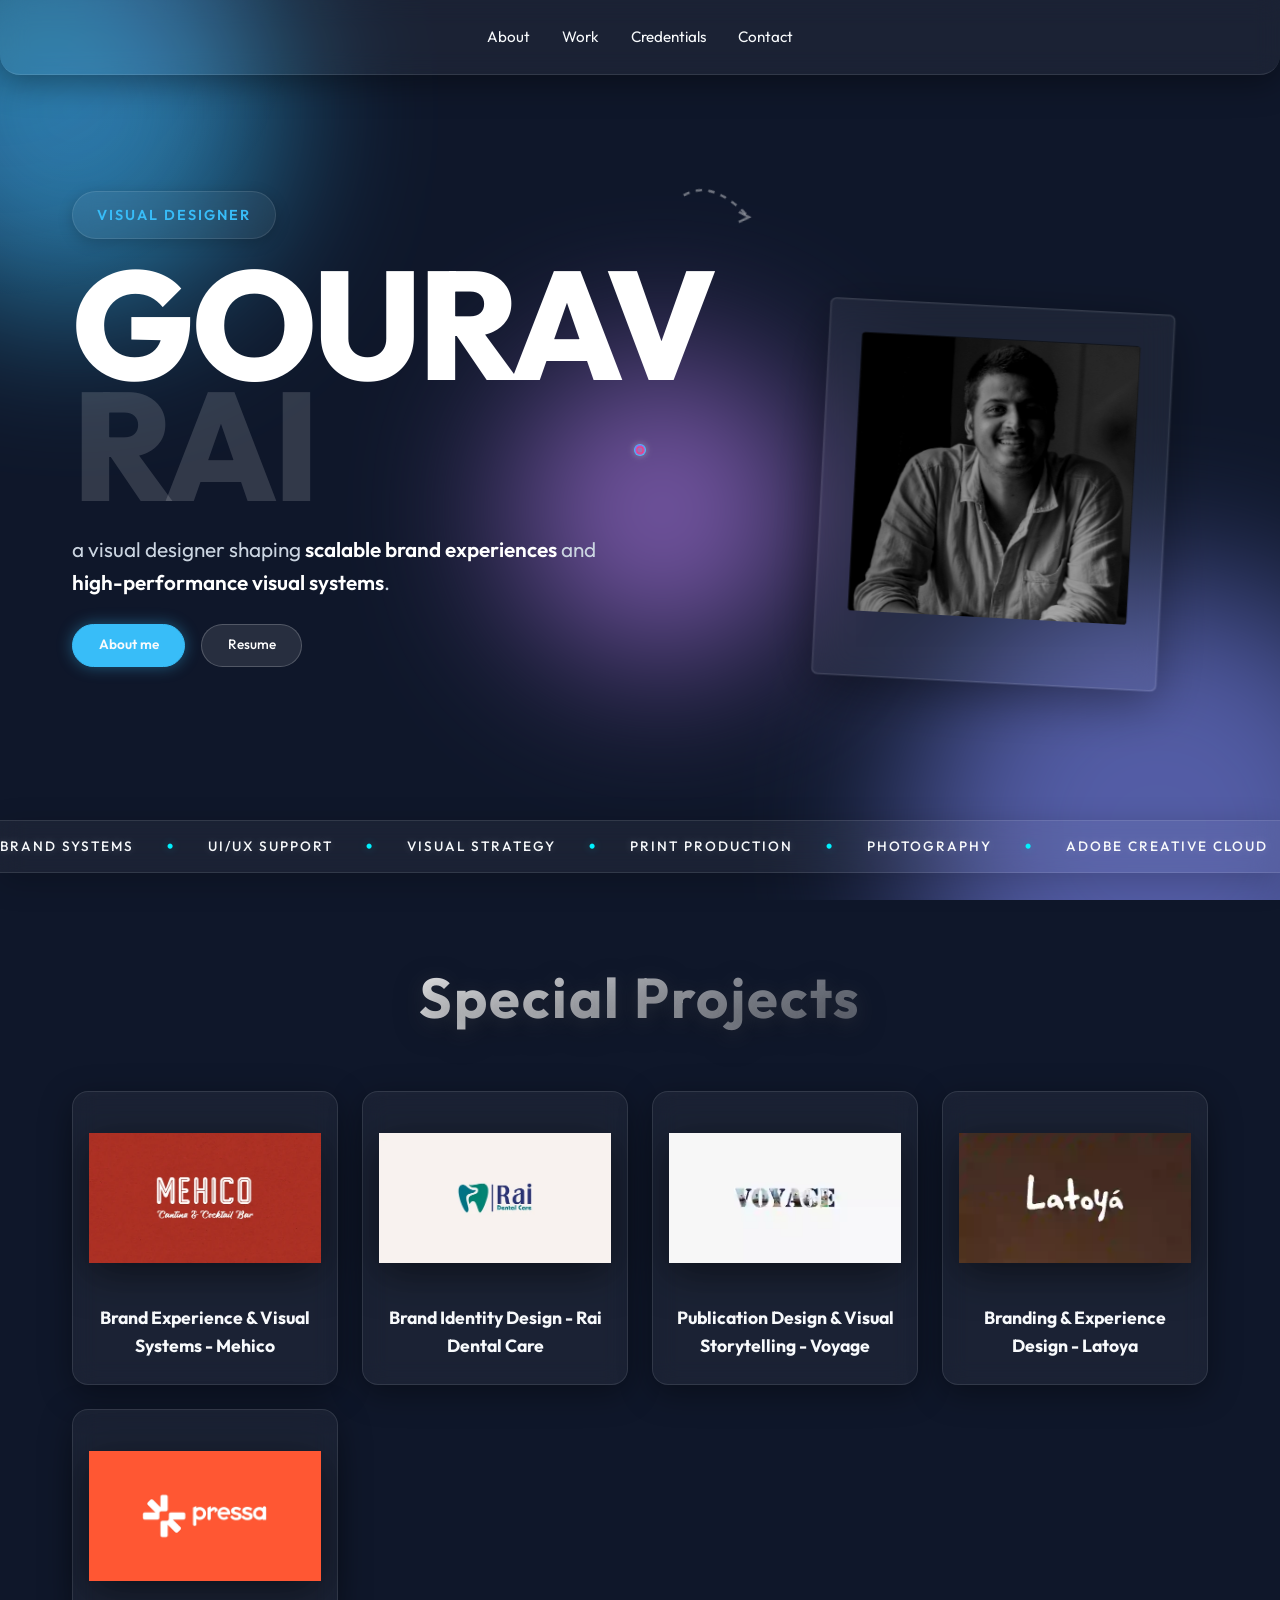
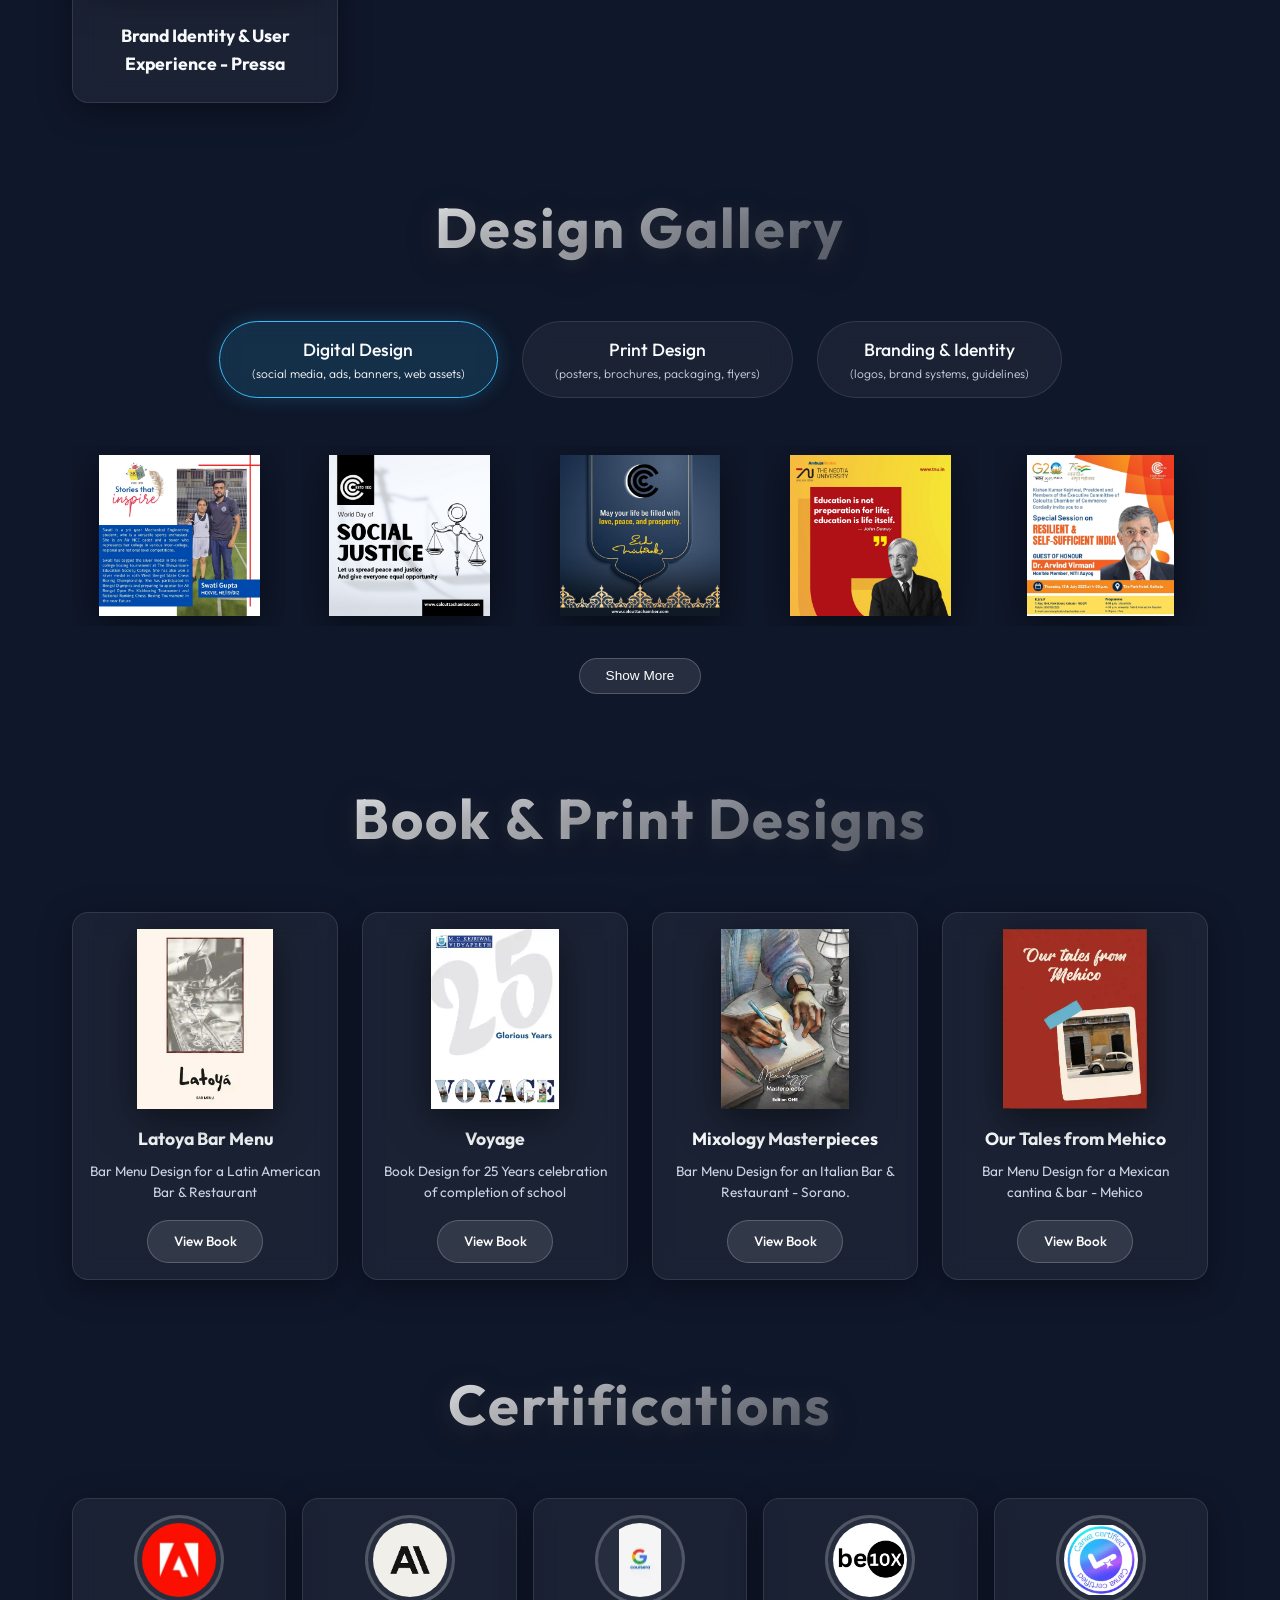
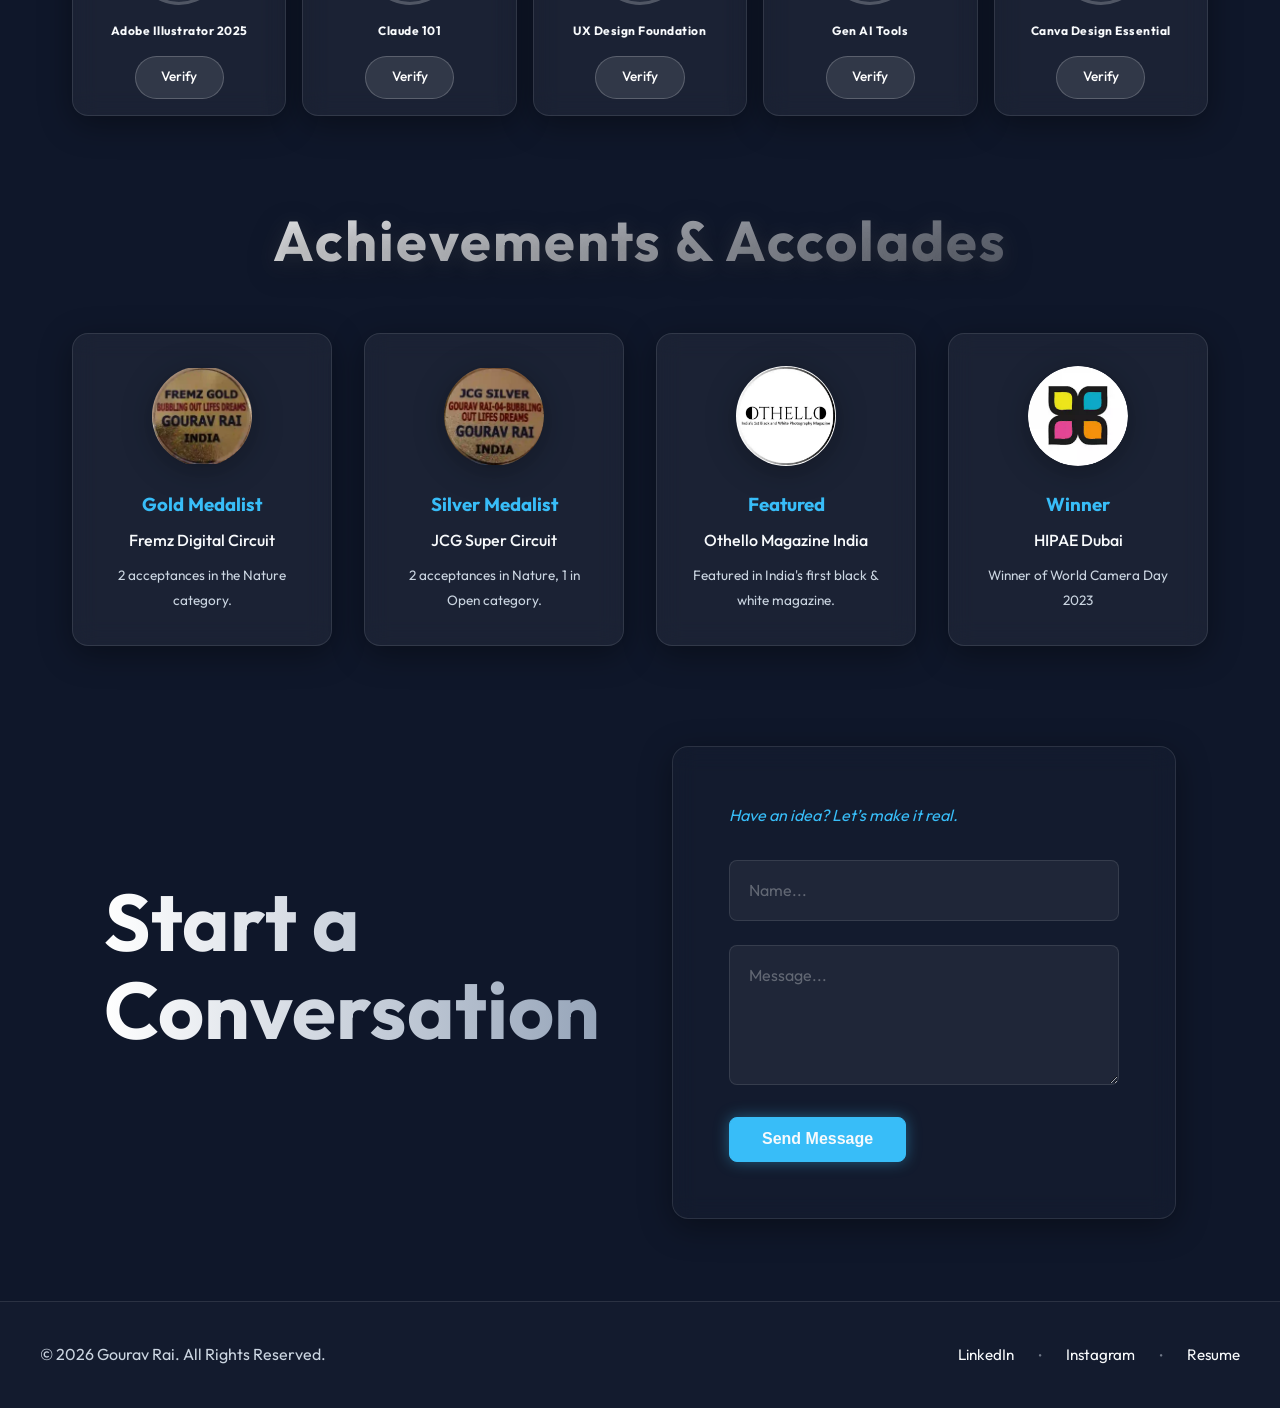
==== commit eb7edd96: "Update Pressa added" ====
--- a/index.html
+++ b/index.html
@@ -26,7 +26,7 @@
         <div class="nav-container">
             <ul class="nav-links">
                 <li><a href="about.html">About</a></li>
-                <li><a href="#select-projects">Work</a></li>
+                <li><a href="#special-projects">Work</a></li>
                 <li><a href="#certifications">Credentials</a></li>
                 <li><a href="#contact">Contact</a></li>
             </ul>
@@ -103,10 +103,10 @@
 
 
 
-        <!-- Select Projects -->
-        <section id="select-projects" class="section select-projects-section">
+        <!-- Special Projects -->
+        <section id="special-projects" class="section special-projects-section">
             <div class="section-header">
-                <h2>Select Projects</h2>
+                <h2>Special Projects</h2>
             </div>
 
             <div class="book-list">
@@ -143,6 +143,15 @@
                     <img src="images/802266_438959.jpeg" alt="Branding & Experience Design - Latoya">
                     <div class="book-info">
                         <h3>Branding & Experience Design - Latoya</h3>
+                    </div>
+                </a>
+
+                <!-- Project 5 -->
+                <a href="#" data-pdf="Pressa.pdf" class="glass-card book-item portfolio-link"
+                    style="text-decoration: none; color: inherit;">
+                    <img src="Pressa Logo.jpg" alt="Brand Identity & User Experience - Pressa">
+                    <div class="book-info">
+                        <h3>Brand Identity & User Experience - Pressa</h3>
                     </div>
                 </a>
             </div>
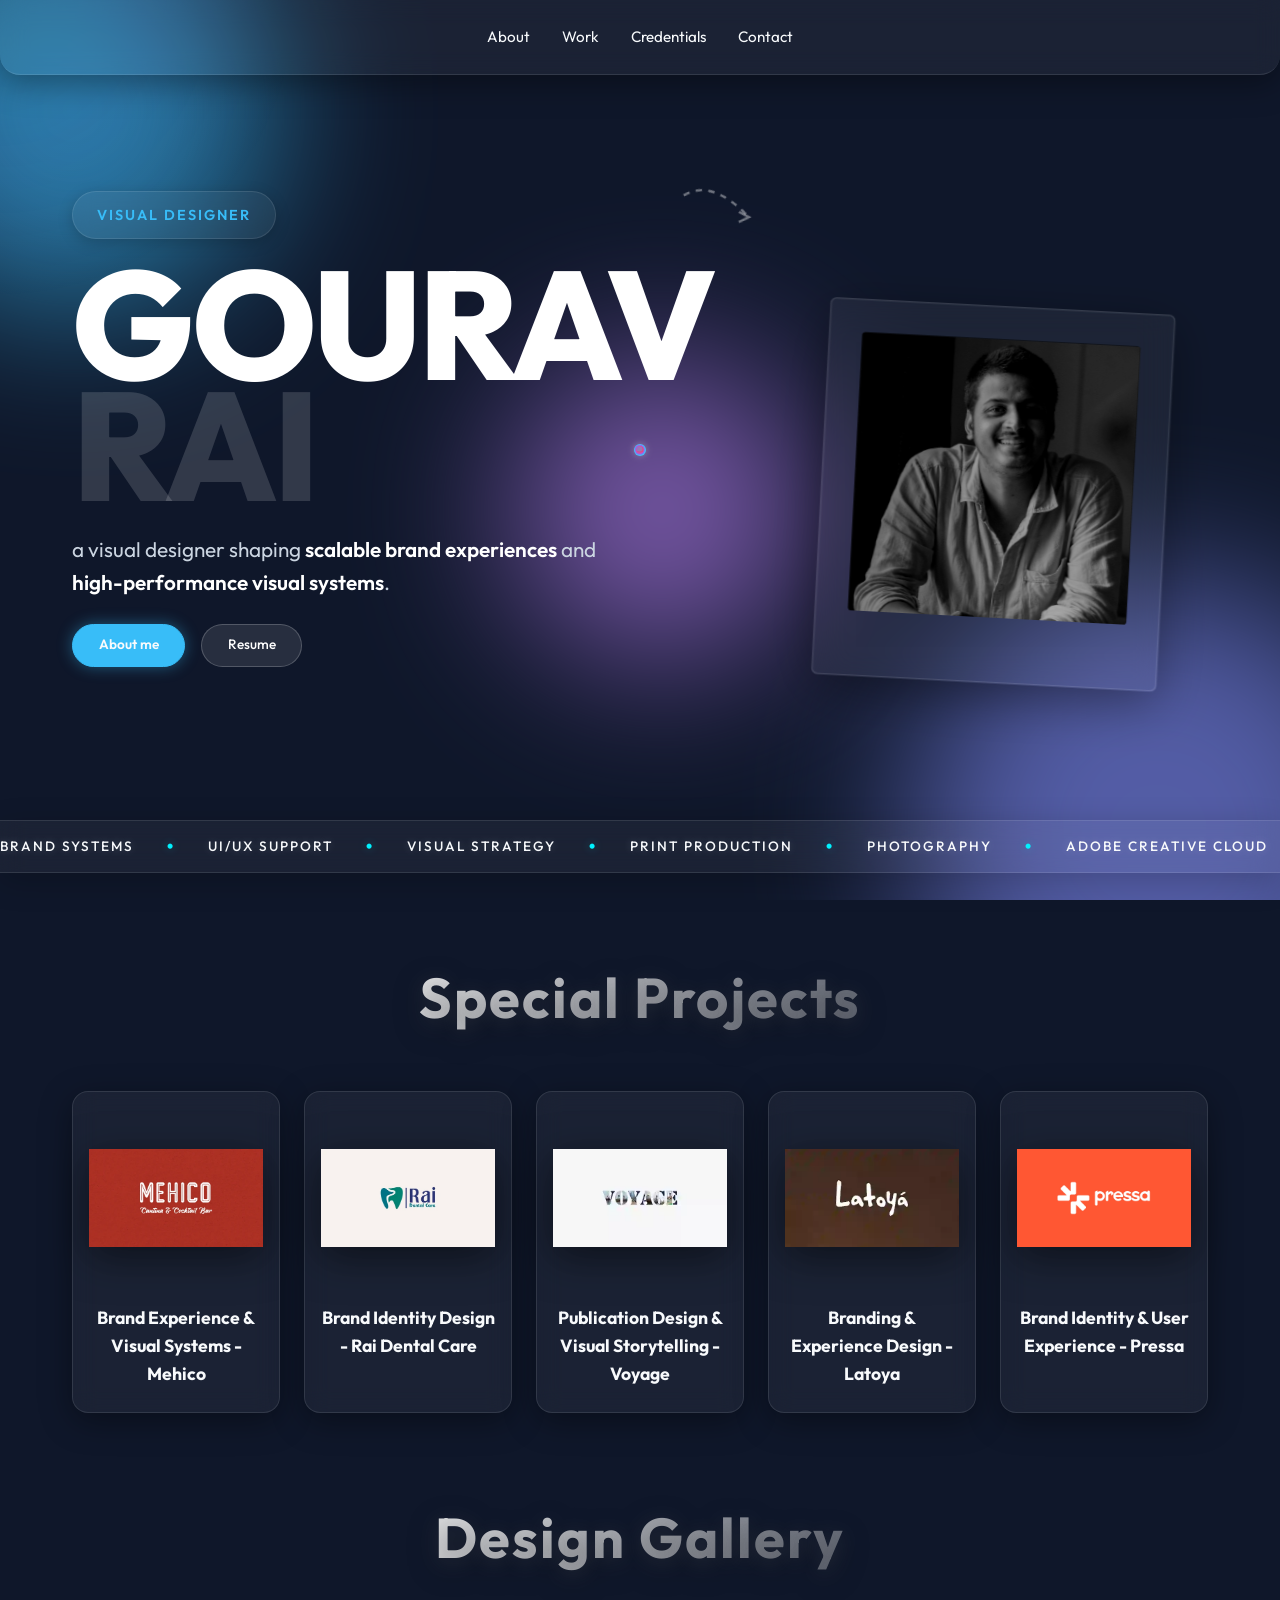
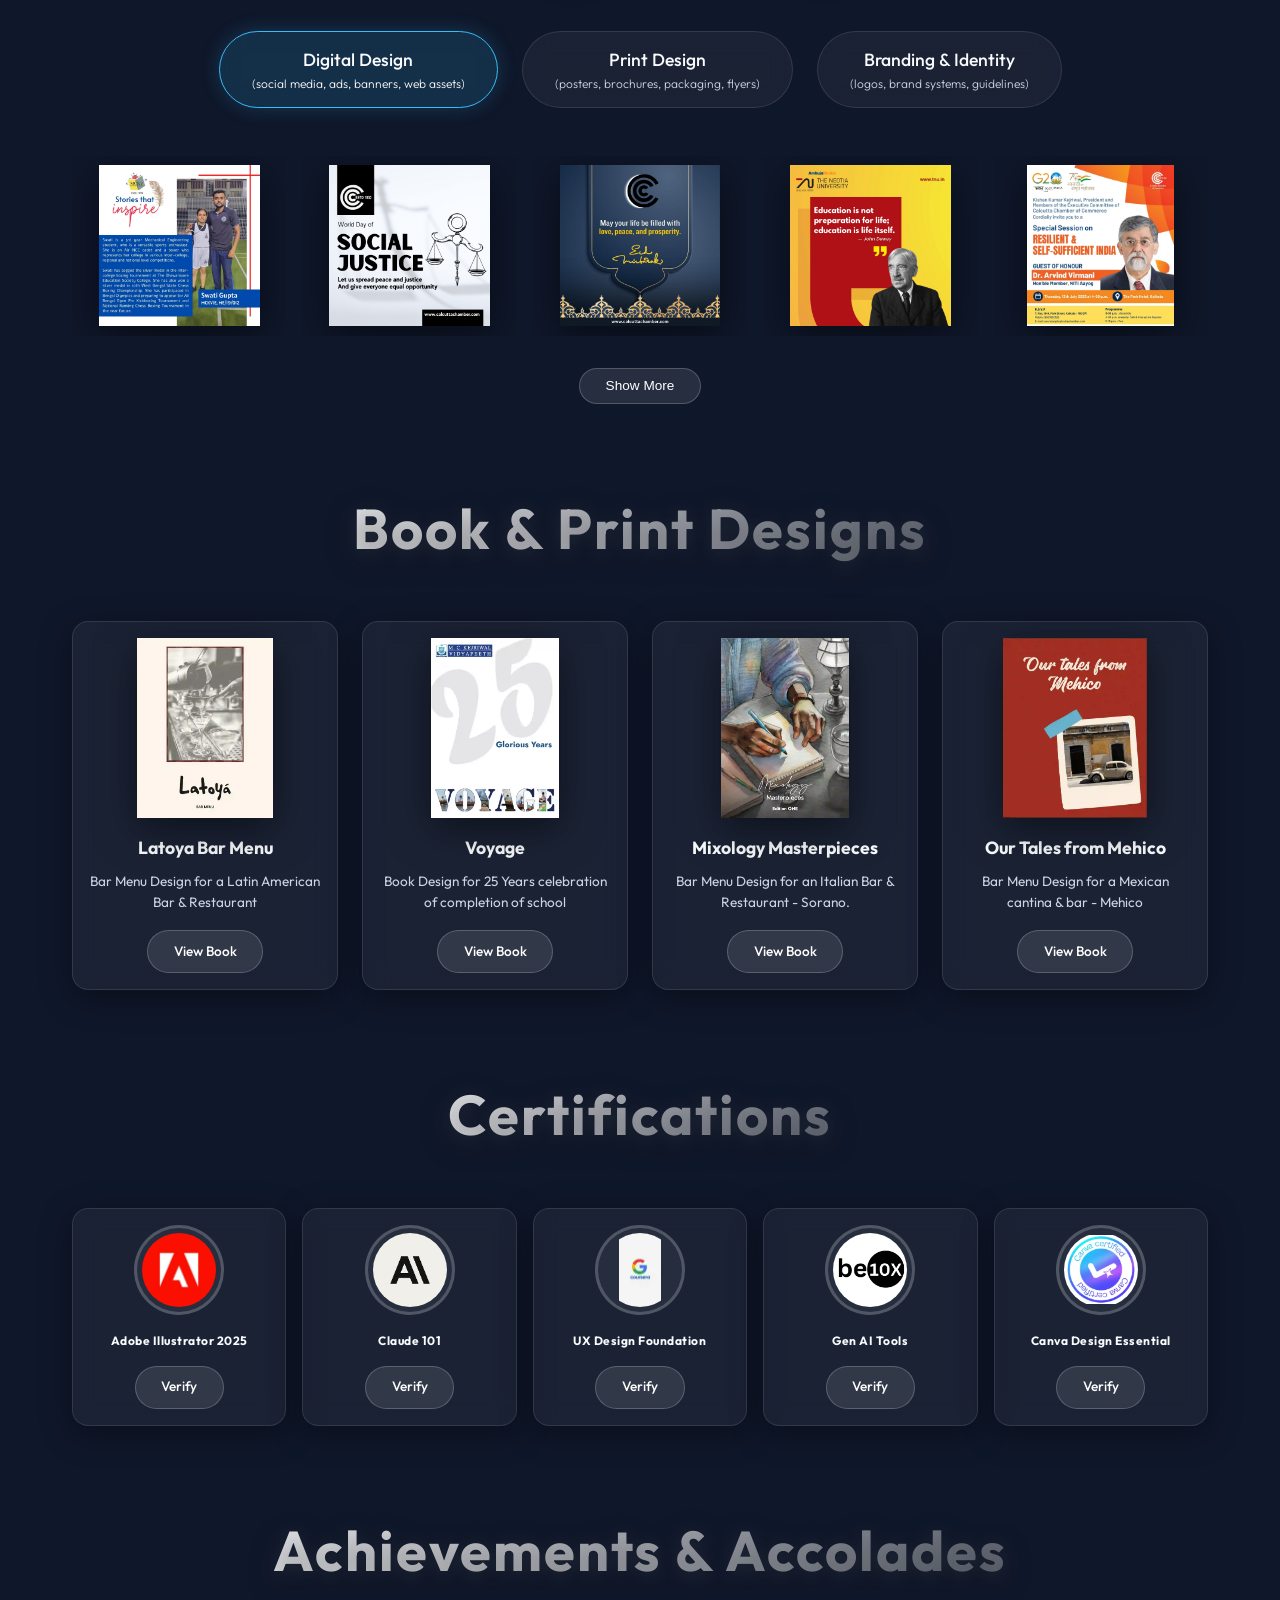
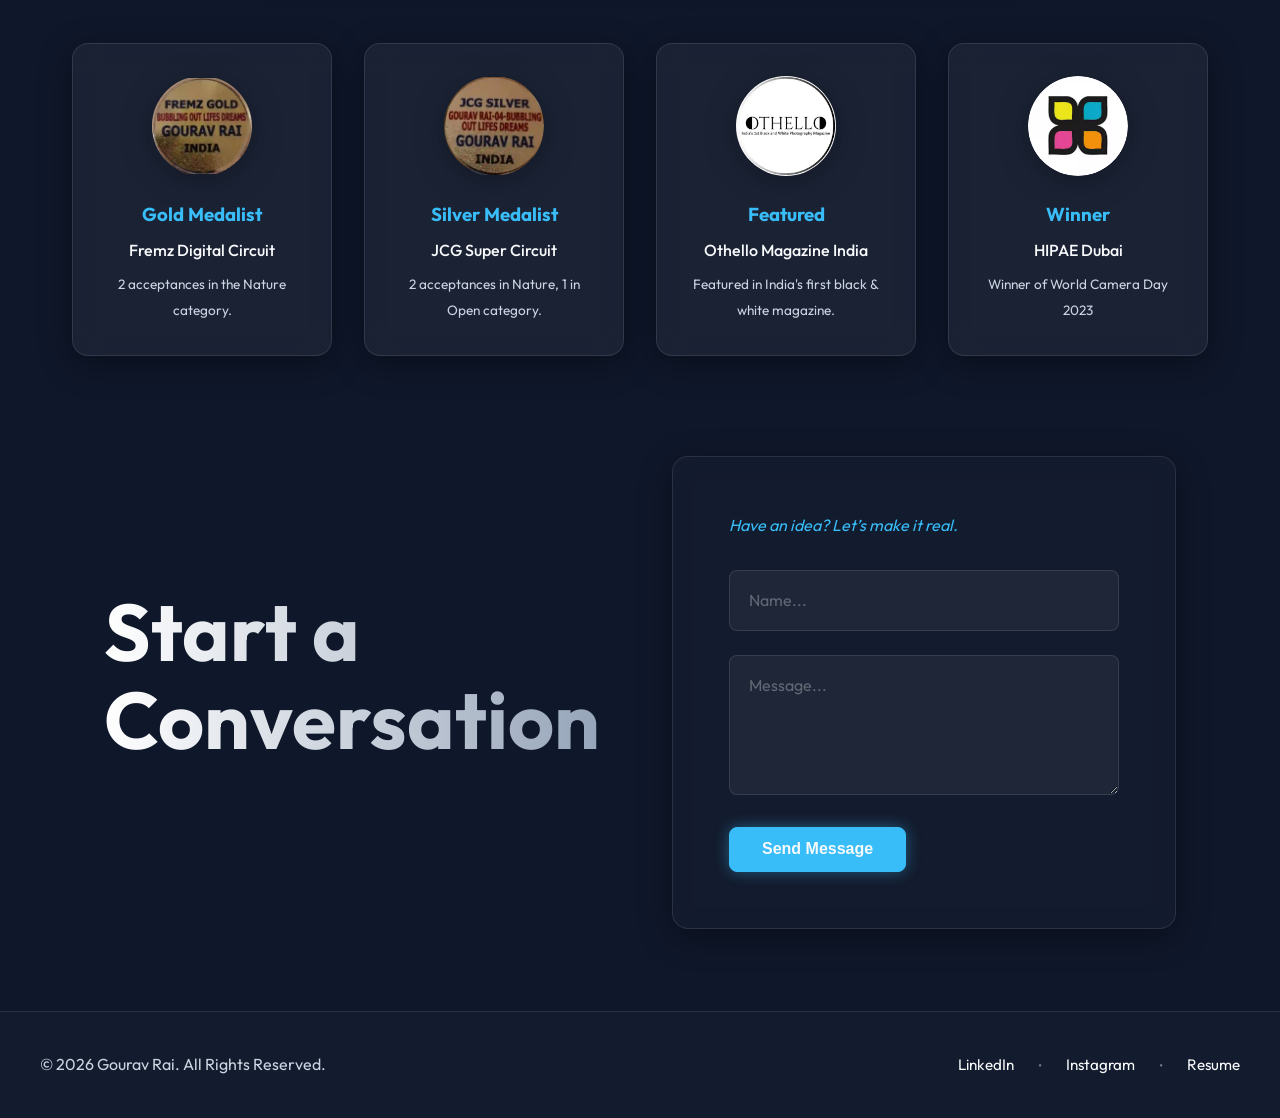
==== commit 6c2193a5: "Update Favicon & Thumbnail" ====
--- a/index.html
+++ b/index.html
@@ -7,6 +7,12 @@
     <title>Gourav Rai | Portfolio</title>
     <meta name="description"
         content="Portfolio of Gourav Rai - Graphic Designer, Visual Communication Specialist, UX/UI Support.">
+    <link rel="icon" type="image/jpeg" href="Bio00001.jpg">
+    <meta property="og:image" content="Thumbnail.png">
+    <meta property="og:title" content="Gourav Rai | Portfolio">
+    <meta property="og:description" content="Portfolio of Gourav Rai - Graphic Designer, Visual Communication Specialist, UX/UI Support.">
+    <meta name="twitter:card" content="summary_large_image">
+    <meta name="twitter:image" content="Thumbnail.png">
     <link
         href="https://fonts.googleapis.com/css2?family=Outfit:wght@300;400;500;600;700&family=Shadows+Into+Light&display=swap"
         rel="stylesheet">
--- a/styles.css
+++ b/styles.css
@@ -1236,6 +1236,9 @@
     .book-list {
         grid-template-columns: repeat(4, 1fr);
     }
+    .special-projects-section .book-list {
+        grid-template-columns: repeat(5, 1fr);
+    }
 }
 
 .book-item {
